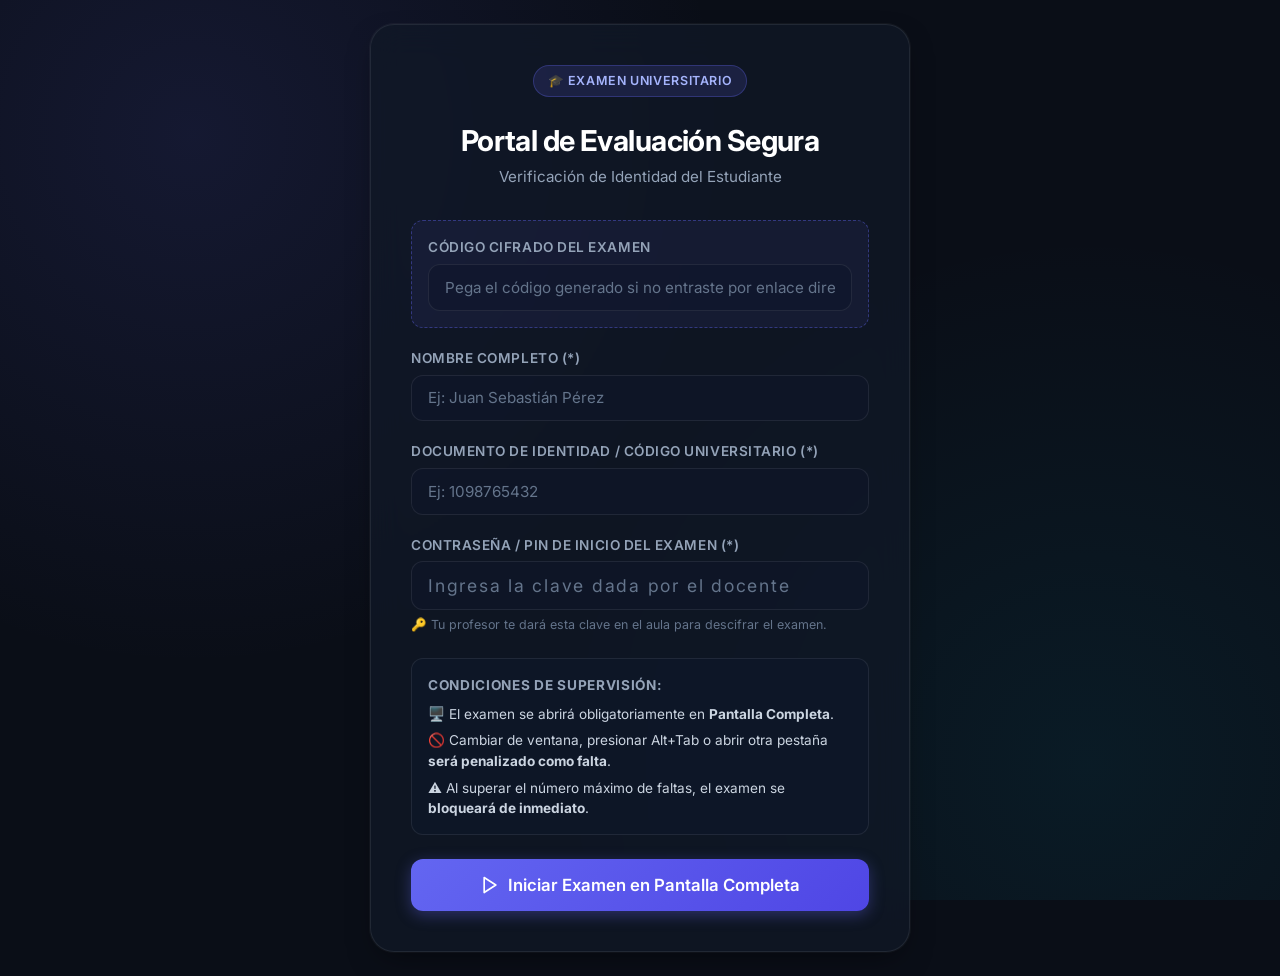
==== index.html @ 82f9b588 "fix: llamada estandar pura a requestFullscreen y comprobacion estricta de fullscreenElement" ====
<!DOCTYPE html>
<html lang="es">
<head>
  <meta charset="UTF-8">
  <meta name="viewport" content="width=device-width, initial-scale=1.0">
  <meta http-equiv="Cache-Control" content="no-cache, no-store, must-revalidate">
  <meta http-equiv="Pragma" content="no-cache">
  <meta http-equiv="Expires" content="0">
  <title>Portal de Examen Seguro | Modo Supervisado</title>
  <link rel="icon" href="data:image/svg+xml,<svg xmlns='http://www.w3.org/2000/svg' viewBox='0 0 24 24'><text y='20' font-size='20'>🛡️</text></svg>">
  <link rel="stylesheet" href="styles.css?v=2">
  <link rel="preconnect" href="https://fonts.googleapis.com">
  <link rel="preconnect" href="https://fonts.gstatic.com" crossorigin>
  <link href="https://fonts.googleapis.com/css2?family=Inter:wght@400;500;600;700;800&display=swap" rel="stylesheet">
</head>
<body>

  <!-- ==========================================
       PANTALLA 1: INGRESO Y VERIFICACIÓN DEL ESTUDIANTE
       ========================================== -->
  <div id="authScreen" class="auth-container">
    <div class="auth-card">
      <div style="text-align: center; margin-bottom: 2rem;">
        <span class="badge" id="examSubjectBadge">🎓 Examen Universitario</span>
        <h1 id="displayExamTitle" style="font-size: 1.8rem; margin: 0.5rem 0 0.25rem;">Portal de Evaluación Segura</h1>
        <p id="displayExamCourse" style="font-size: 0.95rem; color: var(--text-muted);">Verificación de Identidad del Estudiante</p>
      </div>

      <div id="manualPayloadSection" class="form-group hidden" style="background: rgba(99,102,241,0.08); padding: 1rem; border-radius: var(--radius-md); border: 1px dashed rgba(99,102,241,0.4);">
        <label class="form-label" for="manualPayloadInput">Código Cifrado del Examen</label>
        <input type="text" id="manualPayloadInput" class="form-input" placeholder="Pega el código generado si no entraste por enlace directo">
      </div>

      <form id="startExamForm">
        <div class="form-group">
          <label class="form-label" for="studentName">Nombre Completo (*)</label>
          <input type="text" id="studentName" class="form-input" placeholder="Ej: Juan Sebastián Pérez" required autocomplete="name">
        </div>

        <div class="form-group">
          <label class="form-label" for="studentId">Documento de Identidad / Código Universitario (*)</label>
          <input type="text" id="studentId" class="form-input" placeholder="Ej: 1098765432" required>
        </div>

        <div class="form-group">
          <label class="form-label" for="studentPin">Contraseña / PIN de Inicio del Examen (*)</label>
          <input type="password" id="studentPin" class="form-input" placeholder="Ingresa la clave dada por el docente" required style="font-size: 1.1rem; letter-spacing: 0.1em;">
          <div class="form-hint">
            <span>🔑 Tu profesor te dará esta clave en el aula para descifrar el examen.</span>
          </div>
        </div>

        <div style="background: rgba(15, 23, 42, 0.7); border: 1px solid var(--border-color); border-radius: var(--radius-md); padding: 1rem; margin: 1.5rem 0;">
          <h4 style="font-size: 0.85rem; text-transform: uppercase; letter-spacing: 0.05em; color: var(--text-muted); margin-bottom: 0.5rem;">Condiciones de Supervisión:</h4>
          <ul style="list-style: none; font-size: 0.85rem; color: #cbd5e1; display: grid; gap: 0.4rem;">
            <li>🖥️ El examen se abrirá obligatoriamente en <strong>Pantalla Completa</strong>.</li>
            <li>🚫 Cambiar de ventana, presionar Alt+Tab o abrir otra pestaña <strong>será penalizado como falta</strong>.</li>
            <li>⚠️ Al superar el número máximo de faltas, el examen se <strong>bloqueará de inmediato</strong>.</li>
          </ul>
        </div>

        <div id="authError" class="form-hint" style="color: #f87171; font-weight: 600; margin-bottom: 1rem; display: none;"></div>

        <button type="button" id="btnStartExam" class="btn btn-primary btn-block btn-lg">
          <svg width="20" height="20" viewBox="0 0 24 24" fill="none" stroke="currentColor" stroke-width="2" stroke-linecap="round" stroke-linejoin="round"><path d="M5 3l14 9-14 9V3z"></path></svg>
          Iniciar Examen en Pantalla Completa
        </button>
      </form>
    </div>
  </div>

  <!-- ==========================================
       PANTALLA 2: ENTORNO ACTIVO DE EXAMEN (HUD + IFRAME)
       ========================================== -->
  <div id="examScreen" class="exam-layout hidden">
    <!-- Barra Superior de Supervisión (HUD) -->
    <header class="supervision-bar">
      <div class="student-info">
        <div class="avatar-badge" id="avatarInitial">E</div>
        <div class="student-details">
          <h4 id="hudStudentName">Estudiante</h4>
          <span id="hudStudentId">ID: 00000000</span>
        </div>
      </div>

      <div class="hud-center">
        <!-- Temporizador -->
        <div id="timerContainer" class="timer-pill">
          <span>⏱️</span>
          <span id="timerText">--:--</span>
        </div>

        <!-- Semáforo de Faltas -->
        <div class="strikes-pill" title="Historial de infracciones por cambio de ventana">
          <span>Faltas:</span>
          <span id="strikesFraction" style="font-weight: 700; color: #cbd5e1;">0 / 3</span>
          <div id="strikeDots" style="display: flex; gap: 4px; margin-left: 4px;"></div>
        </div>
      </div>

      <div style="display: flex; align-items: center; gap: 0.75rem;">
        <span class="badge success" style="margin-bottom: 0;">
          <span style="width: 8px; height: 8px; border-radius: 50%; background: #10b981; display: inline-block;"></span>
          Supervisión Activa
        </span>
        <button type="button" id="btnHudFullscreen" class="btn btn-primary" style="padding: 0.35rem 0.75rem; font-size: 0.8rem; display: flex; align-items: center; gap: 4px;">
          <span>⛶</span> Pantalla Completa
        </button>
        <button type="button" id="btnFinishExam" class="btn btn-secondary" style="padding: 0.4rem 0.9rem; font-size: 0.85rem;">
          Finalizar
        </button>
      </div>
    </header>

    <!-- Contenedor del Formulario Embebido de Google Forms -->
    <main class="iframe-container" id="iframeWrapper">
      <iframe 
        id="examIframe" 
        class="exam-iframe" 
        src="about:blank"
        allow="accelerometer; autoplay; encrypted-media; gyroscope; picture-in-picture; fullscreen"
      ></iframe>
    </main>
  </div>

  <!-- ==========================================
       PANTALLA: BLOQUEO POR FALTA DE PANTALLA COMPLETA (ENFORCER OBLIGATORIO)
       ========================================== -->
  <div id="fullscreenEnforcerModal" class="fullscreen-enforcer-overlay hidden">
    <div class="fullscreen-enforcer-card">
      <div style="font-size: 4rem; margin-bottom: 0.75rem;">🖥️</div>
      <span class="badge" style="background: rgba(99,102,241,0.2); color: #818cf8; border-color: rgba(99,102,241,0.4); margin-bottom: 0.75rem;">
        Modo Supervisado Activo
      </span>
      <h2 style="font-size: 1.8rem; color: #fff; margin-bottom: 0.5rem;">Pantalla Completa Obligatoria</h2>
      <p style="color: #cbd5e1; font-size: 0.95rem; margin-bottom: 1.5rem; line-height: 1.6;">
        Para presentar tu examen y mantener la supervisión antifraude, este sistema <strong>exige estar en Pantalla Completa</strong>.<br>
        Las preguntas permanecerán bloqueadas y ocultas hasta que actives la pantalla completa.
      </p>

      <button type="button" id="btnForceFullscreenNow" class="btn btn-primary btn-lg btn-block" style="font-size: 1.05rem; padding: 0.85rem 1.5rem; display: flex; align-items: center; justify-content: center; gap: 0.5rem;">
        <svg width="22" height="22" viewBox="0 0 24 24" fill="none" stroke="currentColor" stroke-width="2" stroke-linecap="round" stroke-linejoin="round">
          <path d="M8 3H5a2 2 0 0 0-2 2v3m18 0V5a2 2 0 0 0-2-2h-3m0 18h3a2 2 0 0 0 2-2v-3M3 16v3a2 2 0 0 0 2 2h3"></path>
        </svg>
        Entrar a Pantalla Completa para Continuar
      </button>

      <p class="form-hint" style="text-align: center; justify-content: center; margin-top: 1rem; color: #94a3b8;">
        💡 Recuerda: si sales de pantalla completa durante el examen, se registrará una falta automática.
      </p>
    </div>
  </div>

  <!-- ==========================================
       PANTALLA 3: ALERTA ROJA POR INFRACCIÓN (MODAL DE ADVERTENCIA)
       ========================================== -->
  <div id="lockdownModal" class="lockdown-overlay hidden">
    <div class="lockdown-card">
      <div class="alarm-icon">⚠️</div>
      <h2 style="font-size: 1.8rem; color: #f87171; margin-bottom: 0.5rem;">¡Infracción Detectada!</h2>
      <p style="color: #fca5a5; font-size: 1rem;">
        Has intentado cambiar de ventana, presionar teclas de navegación o salir de la pantalla completa.
      </p>

      <div class="strike-notice">
        <div style="display: flex; justify-content: space-between; font-weight: bold; margin-bottom: 0.25rem;">
          <span id="strikeModalBadge" style="color: #ef4444;">Falta acumulada: 1</span>
          <span id="strikeModalLimit" style="color: #cbd5e1;">Límite permitido: 3</span>
        </div>
        <div id="lastInfractionReason" style="font-size: 0.85rem; color: #fecaca; margin-bottom: 0.5rem;"></div>
        <div style="font-size: 0.75rem; color: #94a3b8;">Historial de incidentes:</div>
        <ul id="incidentLogList" class="event-list"></ul>
      </div>

      <p style="font-size: 0.85rem; color: #e2e8f0; margin-bottom: 1.5rem;">
        Para continuar con el examen, debes regresar inmediatamente a <strong>Pantalla Completa</strong>. Si alcanzas el límite de faltas, el examen será <strong>anulado automáticamente</strong>.
      </p>

      <button type="button" id="btnResumeExam" class="btn btn-danger btn-lg btn-block">
        Reanudar y Volver a Pantalla Completa
      </button>
    </div>
  </div>

  <!-- ==========================================
       PANTALLA 4: BLOQUEO DEFINITIVO POR LÍMITE DE FALTAS
       ========================================== -->
  <div id="permanentLockModal" class="permanent-lock-overlay hidden">
    <div class="permanent-lock-card">
      <div style="font-size: 4.5rem; margin-bottom: 0.5rem;">🚫</div>
      <h2 style="font-size: 2.1rem; color: #ef4444; margin-bottom: 0.5rem;">Examen Bloqueado y Anulado</h2>
      <p style="color: #fca5a5; font-size: 1.05rem;">
        Se ha superado el número máximo de faltas permitidas por intento de cambio de pantalla o abandono del examen.
      </p>

      <div class="audit-box">
        <div style="font-weight: bold; color: #fff; margin-bottom: 0.5rem; border-bottom: 1px solid #450a0a; padding-bottom: 0.3rem;">
          Registro Oficial de Infracciones:
        </div>
        <div id="auditStudentInfo" style="margin-bottom: 0.5rem; color: #cbd5e1;"></div>
        <div id="auditEventsList"></div>
        <div style="margin-top: 0.75rem; padding-top: 0.5rem; border-top: 1px dashed #450a0a; font-size: 0.75rem; color: #a1a1aa;">
          Código de Verificación Antifraude: <span id="auditSecurityHash" style="color: #f87171; word-break: break-all;"></span>
        </div>
      </div>

      <p style="font-size: 0.9rem; color: #e2e8f0;">
        ⚠️ El acceso a las preguntas ha sido revocado. Llama inmediatamente a tu profesor y muéstrale esta pantalla para registrar el informe.
      </p>
    </div>
  </div>

  <!-- ==========================================
       PANTALLA 5: EXAMEN COMPLETADO CON ÉXITO
       ========================================== -->
  <div id="finishedModal" class="auth-container hidden">
    <div class="auth-card" style="text-align: center;">
      <div style="font-size: 4rem; color: var(--success); margin-bottom: 1rem;">✅</div>
      <span class="badge success">Evaluación Finalizada</span>
      <h2 style="font-size: 1.8rem; margin: 0.5rem 0;">¡Examen Concluido!</h2>
      <p style="margin-bottom: 1.5rem;">
        Tu sesión ha finalizado. Si enviaste tus respuestas en el formulario de Google Forms, tu docente ya tiene tu entrega registrada.
      </p>

      <div style="background: rgba(15, 23, 42, 0.7); border: 1px solid var(--border-color); border-radius: var(--radius-md); padding: 1.25rem; margin-bottom: 1.5rem; text-align: left; font-size: 0.9rem;">
        <div style="margin-bottom: 0.4rem;"><strong>Estudiante:</strong> <span id="summaryStudentName"></span></div>
        <div style="margin-bottom: 0.4rem;"><strong>Documento / Código:</strong> <span id="summaryStudentId"></span></div>
        <div style="margin-bottom: 0.4rem;"><strong>Faltas registradas:</strong> <span id="summaryStrikes" style="font-weight: bold; color: var(--success);">0 infracciones (Excelente)</span></div>
      </div>

      <p class="form-hint" style="text-align: center; justify-content: center;">
        Ya puedes cerrar el navegador con seguridad.
      </p>
    </div>
  </div>

  <script src="crypto.js?v=2"></script>
  <script>
    /* ===================================================
       CONTROLADOR DEL PORTAL DE EXAMEN SEGURO
       =================================================== */

    // Estado global de la sesión
    const ExamState = {
      payload: null,
      config: null,
      studentName: '',
      studentId: '',
      strikes: 0,
      maxStrikes: 3,
      incidentLog: [],
      timerInterval: null,
      timeRemainingSecs: 0,
      isExamActive: false,
      isLockdownActive: false,
      isPermanentlyLocked: false,
      audioCtx: null
    };

    // Sintetizador de alerta sonora de alta frecuencia (Web Audio API nativa sin archivos externos)
    function playSecurityAlarm() {
      try {
        if (!ExamState.audioCtx) {
          ExamState.audioCtx = new (window.AudioContext || window.webkitAudioContext)();
        }
        if (ExamState.audioCtx.state === 'suspended') {
          ExamState.audioCtx.resume();
        }
        
        const now = ExamState.audioCtx.currentTime;
        const osc = ExamState.audioCtx.createOscillator();
        const gain = ExamState.audioCtx.createGain();
        
        osc.type = 'sawtooth';
        // Frecuencia alternada de sirena
        osc.frequency.setValueAtTime(850, now);
        osc.frequency.exponentialRampToValueAtTime(450, now + 0.15);
        osc.frequency.exponentialRampToValueAtTime(850, now + 0.3);
        
        gain.gain.setValueAtTime(0.3, now);
        gain.gain.exponentialRampToValueAtTime(0.01, now + 0.4);
        
        osc.connect(gain);
        gain.connect(ExamState.audioCtx.destination);
        
        osc.start(now);
        osc.stop(now + 0.45);
      } catch (e) {
        console.warn('Audio feedback error', e);
      }
    }

    // Inicialización al cargar la página: buscar payload en la URL (#exam=...) o pre-cargado
    function initPayload() {
      let payload = null;

      // 1. Verificar si fue inyectado en un archivo exportado
      if (window.__PRELOADED_EXAM_PAYLOAD__) {
        payload = window.__PRELOADED_EXAM_PAYLOAD__;
      }

      // 2. Verificar hash en la URL (#exam=... o #data=...)
      if (!payload && window.location.hash) {
        const hash = window.location.hash.substring(1);
        const match = hash.match(/(?:exam|data)=([^&]+)/);
        if (match && match[1]) {
          payload = match[1];
        } else if (hash.length > 20) {
          payload = hash;
        }
      }

      if (payload) {
        ExamState.payload = payload;
        document.getElementById('manualPayloadSection').classList.add('hidden');
      } else {
        // Permitir ingresar el payload manualmente si abrieron la página sin enlace
        document.getElementById('manualPayloadSection').classList.remove('hidden');
      }
    }

    // Helper universal para solicitar pantalla completa
    function requestBrowserFullscreen() {
      const docEl = document.documentElement;
      if (docEl.requestFullscreen) {
        return docEl.requestFullscreen();
      } else if (docEl.webkitRequestFullscreen) {
        return docEl.webkitRequestFullscreen();
      } else if (docEl.mozRequestFullScreen) {
        return docEl.mozRequestFullScreen();
      } else if (docEl.msRequestFullscreen) {
        return docEl.msRequestFullscreen();
      }
      return Promise.reject(new Error('Fullscreen no compatible con este navegador'));
    }

    // Comprobar estrictamente si el documento está en pantalla completa activa
    function isBrowserFullscreen() {
      return !!(
        document.fullscreenElement ||
        document.webkitFullscreenElement ||
        document.mozFullScreenElement ||
        document.msFullscreenElement
      );
    }

    // Botón en la barra superior (HUD) para activar pantalla completa en cualquier momento
    document.getElementById('btnHudFullscreen').addEventListener('click', async () => {
      try {
        await requestBrowserFullscreen();
      } catch (e) {
        console.warn('Error fullscreen HUD:', e);
      }
    });

    // Manejador único del botón Iniciar Examen (100% directo al clic del usuario)
    document.getElementById('btnStartExam').addEventListener('click', async () => {
      const errorDiv = document.getElementById('authError');
      errorDiv.style.display = 'none';

      // Tomar payload de input si no estaba en la URL
      if (!ExamState.payload) {
        ExamState.payload = document.getElementById('manualPayloadInput').value.trim();
        if (!ExamState.payload) {
          errorDiv.innerText = 'No se encontró la configuración del examen. Pega el código de examen.';
          errorDiv.style.display = 'block';
          return;
        }
      }

      const name = document.getElementById('studentName').value.trim();
      const id = document.getElementById('studentId').value.trim();
      const pin = document.getElementById('studentPin').value.trim();

      if (!name || !id || !pin) {
        errorDiv.innerText = 'Por favor completa todos los campos requeridos.';
        errorDiv.style.display = 'block';
        return;
      }

      // 1. SOLICITAR PANTALLA COMPLETA DIRECTA (Primerísima acción en el clic directo)
      try {
        await requestBrowserFullscreen();
      } catch (fsErr) {
        console.warn('Fullscreen diferido:', fsErr);
      }

      // 2. Activar Keyboard Lock API si está disponible
      if (navigator.keyboard && navigator.keyboard.lock) {
        navigator.keyboard.lock(['Escape', 'Tab', 'AltLeft', 'AltRight', 'MetaLeft', 'MetaRight']).catch(() => {});
      }

      const btn = document.getElementById('btnStartExam');
      btn.innerText = 'Verificando y descifrando...';

      try {
        // Descifrado con AES-GCM usando el PIN como clave
        const config = await ExamCrypto.decryptData(ExamState.payload, pin);
        
        ExamState.config = {
          url: config.u || config.url,
          title: config.t || config.title,
          course: config.c || config.course,
          instructions: config.i || config.instructions,
          duration: config.d !== undefined ? config.d : config.duration,
          strikes: config.s !== undefined ? config.s : (config.strikes || 3)
        };
        ExamState.studentName = name;
        ExamState.studentId = id;
        ExamState.maxStrikes = ExamState.config.strikes;

        // Iniciar sesión de examen
        await launchExamSession();
      } catch (err) {
        console.error(err);
        if (isBrowserFullscreen()) {
          document.exitFullscreen().catch(() => {});
        }
        btn.innerHTML = `<svg width="20" height="20" viewBox="0 0 24 24" fill="none" stroke="currentColor" stroke-width="2" stroke-linecap="round" stroke-linejoin="round"><path d="M5 3l14 9-14 9V3z"></path></svg> Iniciar Examen en Pantalla Completa`;
        errorDiv.innerText = 'Contraseña o PIN incorrecto. Por favor solicita la clave al profesor.';
        errorDiv.style.display = 'block';
      }
    });

    // Permitir pulsar Enter en los inputs para activar el botón
    ['studentName', 'studentId', 'studentPin'].forEach(id => {
      const el = document.getElementById(id);
      if (el) {
        el.addEventListener('keydown', (e) => {
          if (e.key === 'Enter') {
            e.preventDefault();
            document.getElementById('btnStartExam').click();
          }
        });
      }
    });

    // Iniciar la sesión de examen en pantalla completa
    async function launchExamSession() {
      // 1. Activar Keyboard Lock API si el navegador (Chrome/Edge) lo permite
      if (navigator.keyboard && navigator.keyboard.lock) {
        try {
          await navigator.keyboard.lock(['Escape', 'Tab', 'AltLeft', 'AltRight', 'MetaLeft', 'MetaRight']);
        } catch (kErr) {
          console.log('Keyboard lock denegado o no disponible:', kErr);
        }
      }

      // 2. Actualizar interfaz del HUD
      document.getElementById('hudStudentName').innerText = ExamState.studentName;
      document.getElementById('hudStudentId').innerText = `ID: ${ExamState.studentId}`;
      document.getElementById('avatarInitial').innerText = ExamState.studentName.charAt(0).toUpperCase();

      renderStrikeDots();

      // 3. Configurar temporizador si existe
      if (ExamState.config.duration && ExamState.config.duration > 0) {
        ExamState.timeRemainingSecs = ExamState.config.duration * 60;
        startCountdown();
      } else {
        document.getElementById('timerText').innerText = 'Ilimitado';
      }

      // 4. Cargar el Google Form en el iframe seguro
      const iframe = document.getElementById('examIframe');
      iframe.src = ExamState.config.url;

      // 5. Cambiar a pantalla de examen
      document.getElementById('authScreen').classList.add('hidden');
      document.getElementById('examScreen').classList.remove('hidden');
      ExamState.isExamActive = true;

      // 6. FORZAR PANTALLA COMPLETA:
      const wrapper = document.getElementById('iframeWrapper');
      if (!isBrowserFullscreen()) {
        if (wrapper) wrapper.style.visibility = 'hidden';
        document.getElementById('fullscreenEnforcerModal').classList.remove('hidden');
      } else {
        if (wrapper) wrapper.style.visibility = 'visible';
        document.getElementById('fullscreenEnforcerModal').classList.add('hidden');
      }

      // 7. Activar motor de supervisión continua
      enableSupervisionEngine();
    }

    // Dibujar semáforo de faltas
    function renderStrikeDots() {
      const container = document.getElementById('strikeDots');
      container.innerHTML = '';
      document.getElementById('strikesFraction').innerText = `${ExamState.strikes} / ${ExamState.maxStrikes}`;

      for (let i = 0; i < ExamState.maxStrikes; i++) {
        const dot = document.createElement('div');
        dot.className = 'strike-dot' + (i < ExamState.strikes ? ' active' : '');
        container.appendChild(dot);
      }
    }

    // Temporizador
    function startCountdown() {
      const timerText = document.getElementById('timerText');
      const timerPill = document.getElementById('timerContainer');

      function updateClock() {
        if (ExamState.timeRemainingSecs <= 0) {
          clearInterval(ExamState.timerInterval);
          timerText.innerText = '00:00';
          alert('⏰ El tiempo del examen ha terminado. Por favor envía tus respuestas en el formulario.');
          return;
        }

        const mins = Math.floor(ExamState.timeRemainingSecs / 60);
        const secs = ExamState.timeRemainingSecs % 60;
        timerText.innerText = `${mins.toString().padStart(2, '0')}:${secs.toString().padStart(2, '0')}`;

        if (ExamState.timeRemainingSecs <= 300) { // Menos de 5 mins
          timerPill.classList.add('urgent');
        }

        ExamState.timeRemainingSecs--;
      }

      updateClock();
      ExamState.timerInterval = setInterval(updateClock, 1000);
    }

    /* ===================================================
       MOTOR DE SUPERVISIÓN Y DETECCIÓN ANTI-TRAMPAS
       =================================================== */
    let isAltPressed = false;

    function enableSupervisionEngine() {
      // 1. Detección de salida de Pantalla Completa
      document.addEventListener('fullscreenchange', handleFullscreenChange);
      document.addEventListener('webkitfullscreenchange', handleFullscreenChange);

      // 2. Detección inmediata de cambio de pestaña o minimizado (Page Visibility API)
      document.addEventListener('visibilitychange', () => {
        if (document.hidden && ExamState.isExamActive && !ExamState.isPermanentlyLocked) {
          // Ocultar preguntas al instante
          const wrapper = document.getElementById('iframeWrapper');
          if (wrapper) wrapper.style.visibility = 'hidden';
          triggerSecurityInfraction('Cambio de pestaña o navegador minimizado detectado');
        }
      });

      // 3. Detección instantánea de pérdida de foco (Alt+Tab, clic fuera, Windows Key)
      window.addEventListener('blur', () => {
        if (!ExamState.isExamActive || ExamState.isPermanentlyLocked || ExamState.isLockdownActive) return;
        
        // Comprobación rápida para no interferir con la interacción dentro del formulario
        setTimeout(() => {
          const activeEl = document.activeElement;
          const iframe = document.getElementById('examIframe');
          if (activeEl === iframe) {
            // El usuario hizo clic legítimo dentro de las preguntas del formulario
            return;
          }
          if (!document.hasFocus()) {
            // Ocultar preguntas al instante para que no puedan verse
            const wrapper = document.getElementById('iframeWrapper');
            if (wrapper) wrapper.style.visibility = 'hidden';

            const reason = isAltPressed 
              ? 'Intento de cambio de ventana con Alt + Tab detectado' 
              : 'Pérdida de foco del examen (clic fuera o cambio de aplicación)';
            triggerSecurityInfraction(reason);
          }
        }, 50);
      });

      // 4. Bloqueo de atajos de teclado y rastreo de tecla Alt
      window.addEventListener('keydown', (e) => {
        if (e.key === 'Alt') {
          isAltPressed = true;
        }

        if (!ExamState.isExamActive) return;

        // Si intentan Alt + Tab o Alt + Flecha
        if (e.altKey && e.key === 'Tab') {
          e.preventDefault();
          const wrapper = document.getElementById('iframeWrapper');
          if (wrapper) wrapper.style.visibility = 'hidden';
          triggerSecurityInfraction('Combinación Alt + Tab detectada');
          return;
        }

        // F12 (DevTools)
        if (e.key === 'F12') {
          e.preventDefault();
          e.stopPropagation();
          triggerSecurityInfraction('Intento de abrir herramientas de desarrollo (F12)');
          return;
        }

        // Ctrl+Shift+I / Ctrl+Shift+J / Ctrl+Shift+C (DevTools)
        if (e.ctrlKey && e.shiftKey && ['I', 'i', 'J', 'j', 'C', 'c'].includes(e.key)) {
          e.preventDefault();
          e.stopPropagation();
          triggerSecurityInfraction('Atajo de inspección bloqueado');
          return;
        }

        // Ctrl+U (Ver código fuente)
        if (e.ctrlKey && ['u', 'U'].includes(e.key)) {
          e.preventDefault();
          e.stopPropagation();
          return;
        }

        // Ctrl+C, Ctrl+V, Ctrl+P (Copiar, Pegar, Imprimir)
        if (e.ctrlKey && ['c', 'C', 'v', 'V', 'p', 'P'].includes(e.key)) {
          e.preventDefault();
          e.stopPropagation();
          return;
        }

        // Alt + Flecha (Atrás/Adelante de navegador)
        if (e.altKey && ['ArrowLeft', 'ArrowRight'].includes(e.key)) {
          e.preventDefault();
          return;
        }
      }, true);

      window.addEventListener('keyup', (e) => {
        if (e.key === 'Alt') {
          isAltPressed = false;
        }
      }, true);

      // 5. Bloqueo de Clic Derecho (Menú contextual)
      document.addEventListener('contextmenu', (e) => {
        if (ExamState.isExamActive) {
          e.preventDefault();
        }
      });

      // 6. Watchdog de Pantalla Completa Activa (Comprobación continua cada 400ms)
      // Garantiza que es técnicamente imposible ver las preguntas si no se está en fullscreen
      setInterval(() => {
        if (ExamState.isExamActive && !ExamState.isPermanentlyLocked) {
          if (!isBrowserFullscreen()) {
            const wrapper = document.getElementById('iframeWrapper');
            if (wrapper && wrapper.style.visibility !== 'hidden') {
              wrapper.style.visibility = 'hidden';
            }
            if (!ExamState.isLockdownActive) {
              const enforcer = document.getElementById('fullscreenEnforcerModal');
              if (enforcer && enforcer.classList.contains('hidden')) {
                enforcer.classList.remove('hidden');
              }
            }
          }
        }
      }, 400);
    }

    // Manejador del cambio de estado de pantalla completa
    function handleFullscreenChange() {
      const isFull = isBrowserFullscreen();
      
      if (isFull) {
        // Entró en modo pantalla completa
        if (ExamState.isExamActive && !ExamState.isLockdownActive && !ExamState.isPermanentlyLocked) {
          document.getElementById('fullscreenEnforcerModal').classList.add('hidden');
          const wrapper = document.getElementById('iframeWrapper');
          if (wrapper) wrapper.style.visibility = 'visible';
        }
        if (navigator.keyboard && navigator.keyboard.lock) {
          navigator.keyboard.lock(['Escape', 'Tab', 'AltLeft', 'AltRight', 'MetaLeft', 'MetaRight']).catch(() => {});
        }
      } else {
        // Salió de pantalla completa
        if (ExamState.isExamActive && !ExamState.isPermanentlyLocked) {
          const wrapper = document.getElementById('iframeWrapper');
          if (wrapper) wrapper.style.visibility = 'hidden';
          triggerSecurityInfraction('Salida del modo de Pantalla Completa (Esc o F11)');
        }
      }
    }

    // Botón del Enforcer para forzar pantalla completa
    document.getElementById('btnForceFullscreenNow').addEventListener('click', async () => {
      try {
        await requestBrowserFullscreen();
        if (navigator.keyboard && navigator.keyboard.lock) {
          navigator.keyboard.lock(['Escape', 'Tab', 'AltLeft', 'AltRight', 'MetaLeft', 'MetaRight']).catch(() => {});
        }
      } catch (err) {
        console.warn('Error al activar pantalla completa:', err);
        alert('Debes permitir el modo de Pantalla Completa en tu navegador para realizar el examen.');
      }
    });

    // Disparador de Infracción de Seguridad
    function triggerSecurityInfraction(reason) {
      if (!ExamState.isExamActive || ExamState.isPermanentlyLocked) return;

      ExamState.strikes++;
      const timeStr = new Date().toLocaleTimeString();
      const entry = `[${timeStr}] ${reason}`;
      ExamState.incidentLog.push(entry);

      // Emitir alarma sonora
      playSecurityAlarm();

      renderStrikeDots();

      // ¿Superó el límite de faltas?
      if (ExamState.strikes >= ExamState.maxStrikes) {
        executePermanentLockout();
      } else {
        showLockdownModal(reason);
      }
    }

    // Mostrar modal temporal de advertencia roja
    function showLockdownModal(reason) {
      ExamState.isLockdownActive = true;
      
      // Ocultar inmediatamente las preguntas
      const wrapper = document.getElementById('iframeWrapper');
      if (wrapper) wrapper.style.visibility = 'hidden';

      document.getElementById('lastInfractionReason').innerText = `Motivo: ${reason}`;
      document.getElementById('strikeModalBadge').innerText = `Falta acumulada: ${ExamState.strikes}`;
      document.getElementById('strikeModalLimit').innerText = `Límite permitido: ${ExamState.maxStrikes}`;

      const listEl = document.getElementById('incidentLogList');
      listEl.innerHTML = '';
      ExamState.incidentLog.forEach(log => {
        const li = document.createElement('li');
        li.innerText = log;
        listEl.appendChild(li);
      });

      document.getElementById('lockdownModal').classList.remove('hidden');
    }

    // Botón para reanudar el examen tras una advertencia
    document.getElementById('btnResumeExam').addEventListener('click', async () => {
      try {
        await requestBrowserFullscreen();
      } catch (err) {
        console.warn('Re-enter fullscreen error:', err);
      }

      setTimeout(() => {
        if (isBrowserFullscreen()) {
          const wrapper = document.getElementById('iframeWrapper');
          if (wrapper) wrapper.style.visibility = 'visible';
          document.getElementById('lockdownModal').classList.add('hidden');
          ExamState.isLockdownActive = false;
        } else {
          // Si el navegador aún no restauró pantalla completa, mostrar el modal de pantalla completa obligatoria
          document.getElementById('lockdownModal').classList.add('hidden');
          ExamState.isLockdownActive = false;
          document.getElementById('fullscreenEnforcerModal').classList.remove('hidden');
        }
      }, 150);
    });

    // Bloqueo definitivo e irrevocable (3 Strikes o límite superado)
    async function executePermanentLockout() {
      ExamState.isPermanentlyLocked = true;
      ExamState.isExamActive = false;

      // Ocultar modal temporal si estaba abierto
      document.getElementById('lockdownModal').classList.add('hidden');

      // Destruir el iframe de Google Forms para que no sigan contestando
      const iframe = document.getElementById('examIframe');
      iframe.src = 'about:blank';
      iframe.remove();

      // Detener temporizador
      if (ExamState.timerInterval) {
        clearInterval(ExamState.timerInterval);
      }

      // Preparar informe de auditoría
      document.getElementById('auditStudentInfo').innerHTML = `
        <strong>Alumno:</strong> ${ExamState.studentName} | <strong>ID:</strong> ${ExamState.studentId}<br>
        <strong>Total de Infracciones:</strong> ${ExamState.strikes} de ${ExamState.maxStrikes}
      `;

      const auditEvents = document.getElementById('auditEventsList');
      auditEvents.innerHTML = '';
      ExamState.incidentLog.forEach(log => {
        const div = document.createElement('div');
        div.innerText = log;
        auditEvents.appendChild(div);
      });

      // Generar Hash criptográfico de verificación antifraude
      const rawReport = `${ExamState.studentId}-${ExamState.studentName}-${ExamState.strikes}-${ExamState.incidentLog.join('|')}`;
      const encoder = new TextEncoder();
      const hashBuffer = await window.crypto.subtle.digest('SHA-256', encoder.encode(rawReport));
      const hashArray = Array.from(new Uint8Array(hashBuffer));
      const hashHex = hashArray.map(b => b.toString(16).padStart(2, '0')).join('');
      document.getElementById('auditSecurityHash').innerText = hashHex.substring(0, 32).toUpperCase();

      // Mostrar pantalla de expulsión definitiva
      document.getElementById('permanentLockModal').classList.remove('hidden');
    }

    // Botón de finalización voluntaria del examen
    document.getElementById('btnFinishExam').addEventListener('click', () => {
      const confirmFinish = confirm('¿Estás seguro de que ya hiciste clic en "ENVIAR" dentro del formulario de Google Forms y deseas salir del examen?');
      if (confirmFinish) {
        ExamState.isExamActive = false;
        if (ExamState.timerInterval) clearInterval(ExamState.timerInterval);

        // Salir de pantalla completa si está activa
        if (document.fullscreenElement) {
          document.exitFullscreen().catch(() => {});
        }

        // Ocultar examen y mostrar pantalla de finalización
        document.getElementById('examScreen').classList.add('hidden');
        document.getElementById('summaryStudentName').innerText = ExamState.studentName;
        document.getElementById('summaryStudentId').innerText = ExamState.studentId;

        const strikesEl = document.getElementById('summaryStrikes');
        if (ExamState.strikes === 0) {
          strikesEl.innerText = '0 infracciones (Excelente conducta)';
          strikesEl.style.color = 'var(--success)';
        } else {
          strikesEl.innerText = `${ExamState.strikes} infracciones registradas`;
          strikesEl.style.color = 'var(--warning)';
        }

        document.getElementById('finishedModal').classList.remove('hidden');
      }
    });

    // Inicializar al cargar
    window.addEventListener('DOMContentLoaded', () => {
      initPayload();
    });
  </script>
</body>
</html>
---- styles.css ----
/* ===================================================
   SISTEMA DE EXÁMENES SEGURO - ESTILOS PRINCIPALES
   Diseño Moderno, Glassmorphism, Dark Slate & Indigo
   =================================================== */

:root {
  --bg-main: #0a0e17;
  --bg-card: rgba(17, 24, 39, 0.75);
  --bg-card-hover: rgba(30, 41, 59, 0.85);
  --bg-glass: rgba(15, 23, 42, 0.65);
  --border-color: rgba(255, 255, 255, 0.08);
  --border-focus: #6366f1;
  
  --primary: #6366f1;
  --primary-hover: #4f46e5;
  --primary-light: rgba(99, 102, 241, 0.15);
  --primary-glow: rgba(99, 102, 241, 0.35);

  --accent: #06b6d4;
  --accent-glow: rgba(6, 182, 212, 0.3);

  --success: #10b981;
  --success-bg: rgba(16, 185, 129, 0.12);
  --warning: #f59e0b;
  --warning-bg: rgba(245, 158, 11, 0.12);
  --danger: #ef4444;
  --danger-bg: rgba(239, 68, 68, 0.15);
  --danger-glow: rgba(239, 68, 68, 0.4);

  --text-main: #f8fafc;
  --text-muted: #94a3b8;
  --text-subtle: #64748b;

  --radius-sm: 8px;
  --radius-md: 12px;
  --radius-lg: 18px;
  --radius-xl: 24px;
  --font-sans: 'Inter', system-ui, -apple-system, BlinkMacSystemFont, 'Segoe UI', Roboto, sans-serif;
  --shadow-card: 0 12px 30px -10px rgba(0, 0, 0, 0.5), 0 0 1px 1px rgba(255, 255, 255, 0.05);
  --transition-fast: 0.15s ease;
  --transition-smooth: 0.25s cubic-bezier(0.16, 1, 0.3, 1);
}

*, *::before, *::after {
  box-sizing: border-box;
  margin: 0;
  padding: 0;
}

body {
  font-family: var(--font-sans);
  background-color: var(--bg-main);
  color: var(--text-main);
  line-height: 1.5;
  min-height: 100vh;
  overflow-x: hidden;
  background-image: 
    radial-gradient(circle at 15% 15%, rgba(99, 102, 241, 0.12) 0%, transparent 40%),
    radial-gradient(circle at 85% 85%, rgba(6, 182, 212, 0.08) 0%, transparent 40%);
  background-attachment: fixed;
}

/* ===================================================
   TIPOGRAFÍA Y ELEMENTOS BASE
   =================================================== */
h1, h2, h3, h4 {
  font-weight: 700;
  letter-spacing: -0.02em;
  color: #fff;
}

p {
  color: var(--text-muted);
}

a {
  color: var(--primary);
  text-decoration: none;
  transition: color var(--transition-fast);
}

a:hover {
  color: #818cf8;
}

/* ===================================================
   LAYOUTS & CONTENEDORES
   =================================================== */
.admin-container {
  max-width: 1080px;
  margin: 0 auto;
  padding: 2.5rem 1.5rem 4rem;
}

.auth-container {
  min-height: 100vh;
  display: flex;
  align-items: center;
  justify-content: center;
  padding: 1.5rem;
}

.auth-card {
  width: 100%;
  max-width: 540px;
  background: var(--bg-card);
  backdrop-filter: blur(16px);
  -webkit-backdrop-filter: blur(16px);
  border: 1px solid var(--border-color);
  border-radius: var(--radius-xl);
  padding: 2.5rem;
  box-shadow: var(--shadow-card);
  animation: fadeIn 0.4s ease-out;
}

/* ===================================================
   CABECERA Y TÍTULOS
   =================================================== */
.page-header {
  text-align: center;
  margin-bottom: 2.5rem;
}

.badge {
  display: inline-flex;
  align-items: center;
  gap: 0.4rem;
  padding: 0.35rem 0.85rem;
  border-radius: 9999px;
  font-size: 0.78rem;
  font-weight: 600;
  text-transform: uppercase;
  letter-spacing: 0.05em;
  background: var(--primary-light);
  color: #a5b4fc;
  border: 1px solid rgba(99, 102, 241, 0.3);
  margin-bottom: 0.85rem;
}

.badge.danger {
  background: var(--danger-bg);
  color: #fca5a5;
  border-color: rgba(239, 68, 68, 0.3);
}

.badge.success {
  background: var(--success-bg);
  color: #86efac;
  border-color: rgba(16, 185, 129, 0.3);
}

.badge.warning {
  background: var(--warning-bg);
  color: #fde68a;
  border-color: rgba(245, 158, 11, 0.3);
}

.page-title {
  font-size: 2.25rem;
  margin-bottom: 0.5rem;
  background: linear-gradient(135deg, #ffffff 40%, #a5b4fc 100%);
  -webkit-background-clip: text;
  -webkit-text-fill-color: transparent;
}

.page-subtitle {
  font-size: 1rem;
  color: var(--text-muted);
}

/* ===================================================
   TARJETAS Y SECCIONES
   =================================================== */
.glass-panel {
  background: var(--bg-card);
  backdrop-filter: blur(14px);
  -webkit-backdrop-filter: blur(14px);
  border: 1px solid var(--border-color);
  border-radius: var(--radius-lg);
  padding: 1.75rem;
  box-shadow: var(--shadow-card);
  margin-bottom: 1.75rem;
  transition: border-color var(--transition-smooth);
}

.glass-panel:hover {
  border-color: rgba(255, 255, 255, 0.14);
}

.panel-header {
  display: flex;
  align-items: center;
  gap: 0.75rem;
  margin-bottom: 1.5rem;
  padding-bottom: 0.85rem;
  border-bottom: 1px solid var(--border-color);
}

.panel-icon {
  width: 36px;
  height: 36px;
  border-radius: var(--radius-md);
  background: var(--primary-light);
  color: var(--primary);
  display: flex;
  align-items: center;
  justify-content: center;
  font-size: 1.2rem;
}

.panel-title {
  font-size: 1.15rem;
  font-weight: 600;
}

/* Grid de configuración */
.admin-grid {
  display: grid;
  grid-template-columns: 1fr 1fr;
  gap: 1.5rem;
}

@media (max-width: 768px) {
  .admin-grid {
    grid-template-columns: 1fr;
  }
}

/* ===================================================
   FORMULARIOS Y CAMPOS
   =================================================== */
.form-group {
  margin-bottom: 1.25rem;
}

.form-label {
  display: block;
  font-size: 0.85rem;
  font-weight: 600;
  color: var(--text-muted);
  margin-bottom: 0.4rem;
  text-transform: uppercase;
  letter-spacing: 0.04em;
}

.form-input, .form-textarea, .form-select {
  width: 100%;
  padding: 0.8rem 1rem;
  background: rgba(15, 23, 42, 0.6);
  border: 1px solid var(--border-color);
  border-radius: var(--radius-md);
  color: var(--text-main);
  font-family: inherit;
  font-size: 0.95rem;
  outline: none;
  transition: border-color var(--transition-fast), box-shadow var(--transition-fast), background var(--transition-fast);
}

.form-input:focus, .form-textarea:focus, .form-select:focus {
  border-color: var(--border-focus);
  background: rgba(15, 23, 42, 0.85);
  box-shadow: 0 0 0 3px var(--primary-light);
}

.form-input::placeholder, .form-textarea::placeholder {
  color: var(--text-subtle);
}

.form-hint {
  font-size: 0.78rem;
  color: var(--text-subtle);
  margin-top: 0.35rem;
  display: flex;
  align-items: center;
  gap: 0.3rem;
}

/* ===================================================
   BOTONES
   =================================================== */
.btn {
  display: inline-flex;
  align-items: center;
  justify-content: center;
  gap: 0.5rem;
  padding: 0.8rem 1.5rem;
  font-family: inherit;
  font-size: 0.95rem;
  font-weight: 600;
  border-radius: var(--radius-md);
  border: none;
  cursor: pointer;
  transition: all var(--transition-smooth);
  text-decoration: none;
  user-select: none;
}

.btn-primary {
  background: linear-gradient(135deg, var(--primary) 0%, #4f46e5 100%);
  color: #fff;
  box-shadow: 0 4px 15px var(--primary-glow);
}

.btn-primary:hover {
  background: linear-gradient(135deg, #7174f8 0%, #4338ca 100%);
  transform: translateY(-1px);
  box-shadow: 0 6px 20px var(--primary-glow);
}

.btn-primary:active {
  transform: translateY(0);
}

.btn-secondary {
  background: rgba(255, 255, 255, 0.06);
  color: var(--text-main);
  border: 1px solid var(--border-color);
}

.btn-secondary:hover {
  background: rgba(255, 255, 255, 0.12);
  border-color: rgba(255, 255, 255, 0.2);
}

.btn-danger {
  background: var(--danger);
  color: #fff;
  box-shadow: 0 4px 15px var(--danger-glow);
}

.btn-danger:hover {
  background: #dc2626;
  box-shadow: 0 6px 20px var(--danger-glow);
}

.btn-block {
  width: 100%;
}

.btn-lg {
  padding: 1rem 1.75rem;
  font-size: 1.05rem;
}

/* ===================================================
   PANEL RESULTADO / LINK GENERADO
   =================================================== */
.result-card {
  background: linear-gradient(145deg, rgba(30, 41, 59, 0.6) 0%, rgba(15, 23, 42, 0.8) 100%);
  border: 1px solid rgba(99, 102, 241, 0.3);
  border-radius: var(--radius-lg);
  padding: 2rem;
  margin-top: 2rem;
  animation: slideUp 0.35s ease-out;
}

.link-box {
  display: flex;
  gap: 0.5rem;
  background: #090d16;
  padding: 0.5rem;
  border-radius: var(--radius-md);
  border: 1px solid var(--border-color);
  margin: 1rem 0;
}

.link-input {
  flex: 1;
  background: transparent;
  border: none;
  color: #a5b4fc;
  font-family: monospace;
  font-size: 0.85rem;
  padding: 0 0.5rem;
  outline: none;
}

.qr-container {
  display: flex;
  flex-direction: column;
  align-items: center;
  justify-content: center;
  background: #ffffff;
  border-radius: var(--radius-md);
  padding: 1.25rem;
  margin: 1.5rem auto;
  max-width: 240px;
  box-shadow: 0 8px 25px rgba(0, 0, 0, 0.3);
}

.qr-container canvas, .qr-container svg {
  max-width: 100%;
  height: auto;
  display: block;
}

.qr-caption {
  font-size: 0.8rem;
  color: #334155;
  font-weight: 600;
  margin-top: 0.5rem;
  text-align: center;
}

/* ===================================================
   VISTA DEL ESTUDIANTE: HUD SUPERVISIÓN ACTIVA
   =================================================== */
.exam-layout {
  position: fixed;
  inset: 0;
  display: flex;
  flex-direction: column;
  background: #000;
  overflow: hidden;
  user-select: none;
}

.supervision-bar {
  display: flex;
  align-items: center;
  justify-content: space-between;
  padding: 0.6rem 1.5rem;
  background: rgba(15, 23, 42, 0.96);
  backdrop-filter: blur(12px);
  border-bottom: 1px solid var(--border-color);
  z-index: 50;
  flex-shrink: 0;
}

.student-info {
  display: flex;
  align-items: center;
  gap: 0.75rem;
}

.avatar-badge {
  width: 34px;
  height: 34px;
  border-radius: 50%;
  background: var(--primary);
  color: #fff;
  display: flex;
  align-items: center;
  justify-content: center;
  font-weight: bold;
  font-size: 0.9rem;
}

.student-details h4 {
  font-size: 0.95rem;
  line-height: 1.2;
}

.student-details span {
  font-size: 0.75rem;
  color: var(--text-muted);
}

.hud-center {
  display: flex;
  align-items: center;
  gap: 1.25rem;
}

.timer-pill {
  display: flex;
  align-items: center;
  gap: 0.5rem;
  padding: 0.4rem 1rem;
  background: rgba(0, 0, 0, 0.4);
  border-radius: 9999px;
  border: 1px solid var(--border-color);
  font-family: monospace;
  font-size: 1.15rem;
  font-weight: 700;
  color: #fff;
}

.timer-pill.urgent {
  color: #f87171;
  border-color: rgba(239, 68, 68, 0.5);
  animation: pulseTimer 1s infinite alternate;
}

.strikes-pill {
  display: flex;
  align-items: center;
  gap: 0.5rem;
  padding: 0.4rem 0.9rem;
  background: rgba(0, 0, 0, 0.4);
  border-radius: 9999px;
  border: 1px solid var(--border-color);
  font-size: 0.85rem;
  font-weight: 600;
}

.strike-dot {
  width: 10px;
  height: 10px;
  border-radius: 50%;
  background: #334155;
  transition: all var(--transition-fast);
}

.strike-dot.active {
  background: var(--danger);
  box-shadow: 0 0 8px var(--danger-glow);
}

.iframe-container {
  flex: 1;
  position: relative;
  width: 100%;
  height: calc(100vh - 56px);
  background: #ffffff;
}

.exam-iframe {
  width: 100%;
  height: 100%;
  border: none;
  display: block;
}

/* ===================================================
   MODAL DE ALERTA ROJA (SALIDA DE PANTALLA / PERDIDA DE FOCO)
   =================================================== */
.lockdown-overlay {
  position: fixed;
  inset: 0;
  background: rgba(10, 5, 15, 0.96);
  backdrop-filter: blur(20px);
  z-index: 1000;
  display: flex;
  align-items: center;
  justify-content: center;
  padding: 2rem;
  animation: alarmPulse 1.5s infinite alternate;
}

.lockdown-card {
  max-width: 520px;
  width: 100%;
  background: #18080c;
  border: 2px solid var(--danger);
  border-radius: var(--radius-xl);
  padding: 2.5rem;
  text-align: center;
  box-shadow: 0 0 50px var(--danger-glow);
  animation: shake 0.5s ease-in-out;
}

.alarm-icon {
  font-size: 4rem;
  margin-bottom: 1rem;
  display: inline-block;
  animation: bounce 1s infinite alternate;
}

.strike-notice {
  background: rgba(239, 68, 68, 0.15);
  border: 1px solid rgba(239, 68, 68, 0.4);
  border-radius: var(--radius-md);
  padding: 1rem;
  margin: 1.5rem 0;
  font-size: 0.9rem;
  color: #fca5a5;
  text-align: left;
}

.event-list {
  max-height: 120px;
  overflow-y: auto;
  font-family: monospace;
  font-size: 0.78rem;
  color: #f87171;
  margin-top: 0.5rem;
  padding-left: 1rem;
}

/* ===================================================
   PANTALLA DE BLOQUEO DEFINITIVO (EXPULSIÓN / 3 STRIKES)
   =================================================== */
.permanent-lock-overlay {
  position: fixed;
  inset: 0;
  background: #0d0204;
  z-index: 2000;
  display: flex;
  align-items: center;
  justify-content: center;
  padding: 2rem;
}

.permanent-lock-card {
  max-width: 600px;
  width: 100%;
  background: #1b070b;
  border: 2px solid #ef4444;
  border-radius: var(--radius-xl);
  padding: 3rem;
  text-align: center;
  box-shadow: 0 0 60px rgba(239, 68, 68, 0.4);
}

.audit-box {
  background: #080103;
  border: 1px solid #450a0a;
  border-radius: var(--radius-md);
  padding: 1rem;
  margin: 1.5rem 0;
  text-align: left;
  font-family: monospace;
  font-size: 0.8rem;
  color: #fca5a5;
}

/* ===================================================
   ANIMACIONES
   =================================================== */
@keyframes fadeIn {
  from { opacity: 0; transform: scale(0.98); }
  to { opacity: 1; transform: scale(1); }
}

@keyframes slideUp {
  from { opacity: 0; transform: translateY(15px); }
  to { opacity: 1; transform: translateY(0); }
}

@keyframes alarmPulse {
  0% { background: rgba(18, 4, 7, 0.95); }
  100% { background: rgba(36, 6, 12, 0.98); }
}

@keyframes pulseTimer {
  0% { transform: scale(1); }
  100% { transform: scale(1.05); }
}

@keyframes bounce {
  from { transform: translateY(0); }
  to { transform: translateY(-8px); }
}

@keyframes shake {
  0%, 100% { transform: translateX(0); }
  20%, 60% { transform: translateX(-6px); }
  40%, 80% { transform: translateX(6px); }
}

/* ===================================================
   MODAL ENFORCER DE PANTALLA COMPLETA OBLIGATORIA
   =================================================== */
.fullscreen-enforcer-overlay {
  position: fixed;
  inset: 0;
  background: rgba(8, 12, 22, 0.98);
  backdrop-filter: blur(25px);
  z-index: 9999;
  display: flex;
  align-items: center;
  justify-content: center;
  padding: 2rem;
}

.fullscreen-enforcer-card {
  max-width: 520px;
  width: 100%;
  background: #0f172a;
  border: 2px solid var(--primary);
  border-radius: var(--radius-xl);
  padding: 2.5rem;
  text-align: center;
  box-shadow: 0 0 50px var(--primary-glow);
  animation: fadeIn 0.3s ease-out;
}

/* ===================================================
   UTILIDADES
   =================================================== */
.hidden {
  display: none !important;
}

.text-center { text-align: center; }
.mt-1 { margin-top: 0.5rem; }
.mt-2 { margin-top: 1rem; }
.mt-3 { margin-top: 1.5rem; }
.mt-4 { margin-top: 2rem; }
.mb-1 { margin-bottom: 0.5rem; }
.mb-2 { margin-bottom: 1rem; }
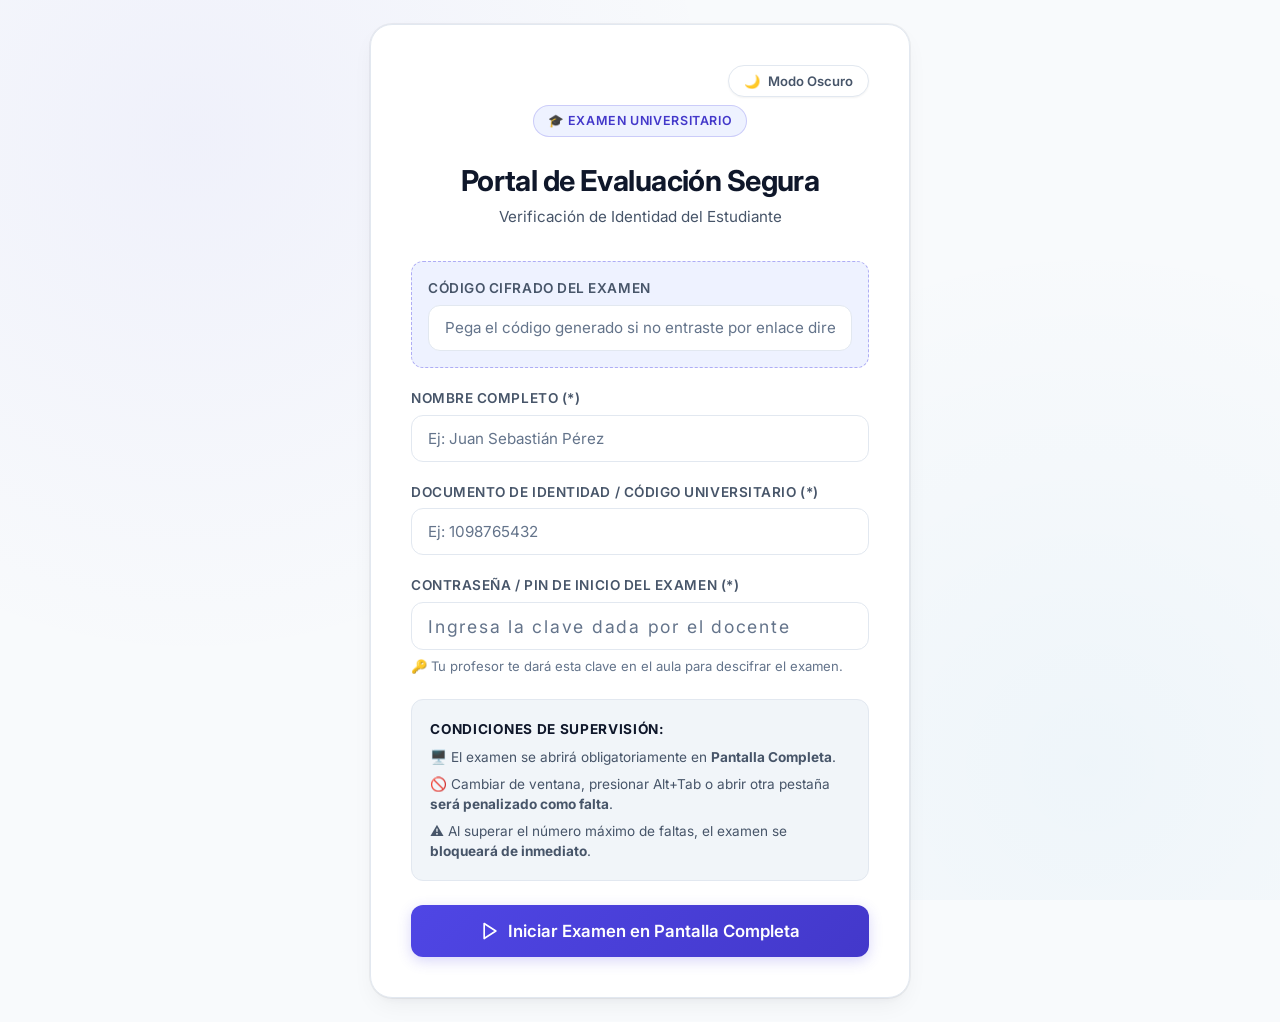
==== commit 94c55edb: "feat: implementar modo blanco/claro y selector de tema claro-oscuro" ====
--- a/index.html
+++ b/index.html
@@ -8,10 +8,16 @@
   <meta http-equiv="Expires" content="0">
   <title>Portal de Examen Seguro | Modo Supervisado</title>
   <link rel="icon" href="data:image/svg+xml,<svg xmlns='http://www.w3.org/2000/svg' viewBox='0 0 24 24'><text y='20' font-size='20'>🛡️</text></svg>">
-  <link rel="stylesheet" href="styles.css?v=2">
+  <link rel="stylesheet" href="styles.css?v=3">
   <link rel="preconnect" href="https://fonts.googleapis.com">
   <link rel="preconnect" href="https://fonts.gstatic.com" crossorigin>
   <link href="https://fonts.googleapis.com/css2?family=Inter:wght@400;500;600;700;800&display=swap" rel="stylesheet">
+  <script>
+    (function() {
+      const theme = localStorage.getItem('app-theme') || 'light';
+      document.documentElement.setAttribute('data-theme', theme);
+    })();
+  </script>
 </head>
 <body>
 
@@ -20,13 +26,20 @@
        ========================================== -->
   <div id="authScreen" class="auth-container">
     <div class="auth-card">
+      <div style="display: flex; justify-content: flex-end; margin-bottom: 0.5rem;">
+        <button type="button" class="theme-toggle-btn" id="themeToggleBtnAuth" title="Cambiar a Modo Claro / Oscuro">
+          <span class="theme-toggle-icon">🌙</span>
+          <span class="theme-toggle-text">Modo Oscuro</span>
+        </button>
+      </div>
+
       <div style="text-align: center; margin-bottom: 2rem;">
         <span class="badge" id="examSubjectBadge">🎓 Examen Universitario</span>
         <h1 id="displayExamTitle" style="font-size: 1.8rem; margin: 0.5rem 0 0.25rem;">Portal de Evaluación Segura</h1>
         <p id="displayExamCourse" style="font-size: 0.95rem; color: var(--text-muted);">Verificación de Identidad del Estudiante</p>
       </div>
 
-      <div id="manualPayloadSection" class="form-group hidden" style="background: rgba(99,102,241,0.08); padding: 1rem; border-radius: var(--radius-md); border: 1px dashed rgba(99,102,241,0.4);">
+      <div id="manualPayloadSection" class="form-group hidden" style="background: var(--primary-light); padding: 1rem; border-radius: var(--radius-md); border: 1px dashed rgba(79,70,229,0.4);">
         <label class="form-label" for="manualPayloadInput">Código Cifrado del Examen</label>
         <input type="text" id="manualPayloadInput" class="form-input" placeholder="Pega el código generado si no entraste por enlace directo">
       </div>
@@ -50,16 +63,16 @@
           </div>
         </div>
 
-        <div style="background: rgba(15, 23, 42, 0.7); border: 1px solid var(--border-color); border-radius: var(--radius-md); padding: 1rem; margin: 1.5rem 0;">
-          <h4 style="font-size: 0.85rem; text-transform: uppercase; letter-spacing: 0.05em; color: var(--text-muted); margin-bottom: 0.5rem;">Condiciones de Supervisión:</h4>
-          <ul style="list-style: none; font-size: 0.85rem; color: #cbd5e1; display: grid; gap: 0.4rem;">
+        <div class="info-box">
+          <h4 style="font-size: 0.85rem; text-transform: uppercase; letter-spacing: 0.05em; color: var(--text-headings); margin-bottom: 0.5rem;">Condiciones de Supervisión:</h4>
+          <ul style="list-style: none; font-size: 0.85rem; color: var(--text-muted); display: grid; gap: 0.4rem;">
             <li>🖥️ El examen se abrirá obligatoriamente en <strong>Pantalla Completa</strong>.</li>
             <li>🚫 Cambiar de ventana, presionar Alt+Tab o abrir otra pestaña <strong>será penalizado como falta</strong>.</li>
             <li>⚠️ Al superar el número máximo de faltas, el examen se <strong>bloqueará de inmediato</strong>.</li>
           </ul>
         </div>
 
-        <div id="authError" class="form-hint" style="color: #f87171; font-weight: 600; margin-bottom: 1rem; display: none;"></div>
+        <div id="authError" class="form-hint" style="color: var(--danger); font-weight: 600; margin-bottom: 1rem; display: none;"></div>
 
         <button type="button" id="btnStartExam" class="btn btn-primary btn-block btn-lg">
           <svg width="20" height="20" viewBox="0 0 24 24" fill="none" stroke="currentColor" stroke-width="2" stroke-linecap="round" stroke-linejoin="round"><path d="M5 3l14 9-14 9V3z"></path></svg>
@@ -93,16 +106,19 @@
         <!-- Semáforo de Faltas -->
         <div class="strikes-pill" title="Historial de infracciones por cambio de ventana">
           <span>Faltas:</span>
-          <span id="strikesFraction" style="font-weight: 700; color: #cbd5e1;">0 / 3</span>
+          <span id="strikesFraction" style="font-weight: 700; color: var(--text-main);">0 / 3</span>
           <div id="strikeDots" style="display: flex; gap: 4px; margin-left: 4px;"></div>
         </div>
       </div>
 
-      <div style="display: flex; align-items: center; gap: 0.75rem;">
+      <div style="display: flex; align-items: center; gap: 0.6rem;">
         <span class="badge success" style="margin-bottom: 0;">
-          <span style="width: 8px; height: 8px; border-radius: 50%; background: #10b981; display: inline-block;"></span>
+          <span style="width: 8px; height: 8px; border-radius: 50%; background: var(--success); display: inline-block;"></span>
           Supervisión Activa
         </span>
+        <button type="button" id="btnHudThemeToggle" class="btn btn-secondary" style="padding: 0.35rem 0.65rem; font-size: 0.85rem;" title="Cambiar Tema (Claro / Oscuro)">
+          <span class="theme-hud-icon">🌙</span>
+        </button>
         <button type="button" id="btnHudFullscreen" class="btn btn-primary" style="padding: 0.35rem 0.75rem; font-size: 0.8rem; display: flex; align-items: center; gap: 4px;">
           <span>⛶</span> Pantalla Completa
         </button>
@@ -129,11 +145,11 @@
   <div id="fullscreenEnforcerModal" class="fullscreen-enforcer-overlay hidden">
     <div class="fullscreen-enforcer-card">
       <div style="font-size: 4rem; margin-bottom: 0.75rem;">🖥️</div>
-      <span class="badge" style="background: rgba(99,102,241,0.2); color: #818cf8; border-color: rgba(99,102,241,0.4); margin-bottom: 0.75rem;">
+      <span class="badge" style="background: var(--primary-light); color: var(--primary-text); border-color: rgba(79,70,229,0.3); margin-bottom: 0.75rem;">
         Modo Supervisado Activo
       </span>
-      <h2 style="font-size: 1.8rem; color: #fff; margin-bottom: 0.5rem;">Pantalla Completa Obligatoria</h2>
-      <p style="color: #cbd5e1; font-size: 0.95rem; margin-bottom: 1.5rem; line-height: 1.6;">
+      <h2 style="font-size: 1.8rem; color: var(--text-headings); margin-bottom: 0.5rem;">Pantalla Completa Obligatoria</h2>
+      <p style="color: var(--text-muted); font-size: 0.95rem; margin-bottom: 1.5rem; line-height: 1.6;">
         Para presentar tu examen y mantener la supervisión antifraude, este sistema <strong>exige estar en Pantalla Completa</strong>.<br>
         Las preguntas permanecerán bloqueadas y ocultas hasta que actives la pantalla completa.
       </p>
@@ -145,7 +161,7 @@
         Entrar a Pantalla Completa para Continuar
       </button>
 
-      <p class="form-hint" style="text-align: center; justify-content: center; margin-top: 1rem; color: #94a3b8;">
+      <p class="form-hint" style="text-align: center; justify-content: center; margin-top: 1rem;">
         💡 Recuerda: si sales de pantalla completa durante el examen, se registrará una falta automática.
       </p>
     </div>
@@ -157,22 +173,22 @@
   <div id="lockdownModal" class="lockdown-overlay hidden">
     <div class="lockdown-card">
       <div class="alarm-icon">⚠️</div>
-      <h2 style="font-size: 1.8rem; color: #f87171; margin-bottom: 0.5rem;">¡Infracción Detectada!</h2>
-      <p style="color: #fca5a5; font-size: 1rem;">
+      <h2 style="font-size: 1.8rem; color: var(--danger); margin-bottom: 0.5rem;">¡Infracción Detectada!</h2>
+      <p style="color: var(--text-muted); font-size: 1rem;">
         Has intentado cambiar de ventana, presionar teclas de navegación o salir de la pantalla completa.
       </p>
 
       <div class="strike-notice">
         <div style="display: flex; justify-content: space-between; font-weight: bold; margin-bottom: 0.25rem;">
-          <span id="strikeModalBadge" style="color: #ef4444;">Falta acumulada: 1</span>
-          <span id="strikeModalLimit" style="color: #cbd5e1;">Límite permitido: 3</span>
-        </div>
-        <div id="lastInfractionReason" style="font-size: 0.85rem; color: #fecaca; margin-bottom: 0.5rem;"></div>
-        <div style="font-size: 0.75rem; color: #94a3b8;">Historial de incidentes:</div>
+          <span id="strikeModalBadge" style="color: var(--danger); font-weight: 700;">Falta acumulada: 1</span>
+          <span id="strikeModalLimit" style="color: var(--text-subtle);">Límite permitido: 3</span>
+        </div>
+        <div id="lastInfractionReason" style="font-size: 0.85rem; color: var(--danger-text); font-weight: 600; margin-bottom: 0.5rem;"></div>
+        <div style="font-size: 0.75rem; color: var(--text-subtle);">Historial de incidentes:</div>
         <ul id="incidentLogList" class="event-list"></ul>
       </div>
 
-      <p style="font-size: 0.85rem; color: #e2e8f0; margin-bottom: 1.5rem;">
+      <p style="font-size: 0.88rem; color: var(--text-muted); margin-bottom: 1.5rem;">
         Para continuar con el examen, debes regresar inmediatamente a <strong>Pantalla Completa</strong>. Si alcanzas el límite de faltas, el examen será <strong>anulado automáticamente</strong>.
       </p>
 
@@ -188,23 +204,23 @@
   <div id="permanentLockModal" class="permanent-lock-overlay hidden">
     <div class="permanent-lock-card">
       <div style="font-size: 4.5rem; margin-bottom: 0.5rem;">🚫</div>
-      <h2 style="font-size: 2.1rem; color: #ef4444; margin-bottom: 0.5rem;">Examen Bloqueado y Anulado</h2>
-      <p style="color: #fca5a5; font-size: 1.05rem;">
+      <h2 style="font-size: 2.1rem; color: var(--danger); margin-bottom: 0.5rem;">Examen Bloqueado y Anulado</h2>
+      <p style="color: var(--text-muted); font-size: 1.05rem;">
         Se ha superado el número máximo de faltas permitidas por intento de cambio de pantalla o abandono del examen.
       </p>
 
       <div class="audit-box">
-        <div style="font-weight: bold; color: #fff; margin-bottom: 0.5rem; border-bottom: 1px solid #450a0a; padding-bottom: 0.3rem;">
+        <div style="font-weight: bold; color: var(--text-headings); margin-bottom: 0.5rem; border-bottom: 1px solid var(--border-color); padding-bottom: 0.3rem;">
           Registro Oficial de Infracciones:
         </div>
-        <div id="auditStudentInfo" style="margin-bottom: 0.5rem; color: #cbd5e1;"></div>
+        <div id="auditStudentInfo" style="margin-bottom: 0.5rem; color: var(--text-muted);"></div>
         <div id="auditEventsList"></div>
-        <div style="margin-top: 0.75rem; padding-top: 0.5rem; border-top: 1px dashed #450a0a; font-size: 0.75rem; color: #a1a1aa;">
-          Código de Verificación Antifraude: <span id="auditSecurityHash" style="color: #f87171; word-break: break-all;"></span>
-        </div>
-      </div>
-
-      <p style="font-size: 0.9rem; color: #e2e8f0;">
+        <div style="margin-top: 0.75rem; padding-top: 0.5rem; border-top: 1px dashed var(--border-color); font-size: 0.75rem; color: var(--text-subtle);">
+          Código de Verificación Antifraude: <span id="auditSecurityHash" style="color: var(--danger); font-weight: 700; word-break: break-all;"></span>
+        </div>
+      </div>
+
+      <p style="font-size: 0.9rem; color: var(--text-muted);">
         ⚠️ El acceso a las preguntas ha sido revocado. Llama inmediatamente a tu profesor y muéstrale esta pantalla para registrar el informe.
       </p>
     </div>
@@ -222,7 +238,7 @@
         Tu sesión ha finalizado. Si enviaste tus respuestas en el formulario de Google Forms, tu docente ya tiene tu entrega registrada.
       </p>
 
-      <div style="background: rgba(15, 23, 42, 0.7); border: 1px solid var(--border-color); border-radius: var(--radius-md); padding: 1.25rem; margin-bottom: 1.5rem; text-align: left; font-size: 0.9rem;">
+      <div class="info-box" style="margin-bottom: 1.5rem; text-align: left; font-size: 0.9rem;">
         <div style="margin-bottom: 0.4rem;"><strong>Estudiante:</strong> <span id="summaryStudentName"></span></div>
         <div style="margin-bottom: 0.4rem;"><strong>Documento / Código:</strong> <span id="summaryStudentId"></span></div>
         <div style="margin-bottom: 0.4rem;"><strong>Faltas registradas:</strong> <span id="summaryStrikes" style="font-weight: bold; color: var(--success);">0 infracciones (Excelente)</span></div>
@@ -234,612 +250,48 @@
     </div>
   </div>
 
-  <script src="crypto.js?v=2"></script>
+  <script src="crypto.js?v=3"></script>
+  <script src="exam-controller.js?v=3"></script>
   <script>
-    /* ===================================================
-       CONTROLADOR DEL PORTAL DE EXAMEN SEGURO
-       =================================================== */
-
-    // Estado global de la sesión
-    const ExamState = {
-      payload: null,
-      config: null,
-      studentName: '',
-      studentId: '',
-      strikes: 0,
-      maxStrikes: 3,
-      incidentLog: [],
-      timerInterval: null,
-      timeRemainingSecs: 0,
-      isExamActive: false,
-      isLockdownActive: false,
-      isPermanentlyLocked: false,
-      audioCtx: null
-    };
-
-    // Sintetizador de alerta sonora de alta frecuencia (Web Audio API nativa sin archivos externos)
-    function playSecurityAlarm() {
-      try {
-        if (!ExamState.audioCtx) {
-          ExamState.audioCtx = new (window.AudioContext || window.webkitAudioContext)();
+    // Sincronización del Tema (Claro / Oscuro)
+    (function setupThemeHandlers() {
+      const authBtn = document.getElementById('themeToggleBtnAuth');
+      const hudBtn = document.getElementById('btnHudThemeToggle');
+
+      function syncAllThemeButtons(t) {
+        if (authBtn) {
+          const icon = authBtn.querySelector('.theme-toggle-icon');
+          const text = authBtn.querySelector('.theme-toggle-text');
+          if (t === 'dark') {
+            if (icon) icon.textContent = '☀️';
+            if (text) text.textContent = 'Modo Claro';
+          } else {
+            if (icon) icon.textContent = '🌙';
+            if (text) text.textContent = 'Modo Oscuro';
+          }
         }
-        if (ExamState.audioCtx.state === 'suspended') {
-          ExamState.audioCtx.resume();
-        }
-        
-        const now = ExamState.audioCtx.currentTime;
-        const osc = ExamState.audioCtx.createOscillator();
-        const gain = ExamState.audioCtx.createGain();
-        
-        osc.type = 'sawtooth';
-        // Frecuencia alternada de sirena
-        osc.frequency.setValueAtTime(850, now);
-        osc.frequency.exponentialRampToValueAtTime(450, now + 0.15);
-        osc.frequency.exponentialRampToValueAtTime(850, now + 0.3);
-        
-        gain.gain.setValueAtTime(0.3, now);
-        gain.gain.exponentialRampToValueAtTime(0.01, now + 0.4);
-        
-        osc.connect(gain);
-        gain.connect(ExamState.audioCtx.destination);
-        
-        osc.start(now);
-        osc.stop(now + 0.45);
-      } catch (e) {
-        console.warn('Audio feedback error', e);
-      }
-    }
-
-    // Inicialización al cargar la página: buscar payload en la URL (#exam=...) o pre-cargado
-    function initPayload() {
-      let payload = null;
-
-      // 1. Verificar si fue inyectado en un archivo exportado
-      if (window.__PRELOADED_EXAM_PAYLOAD__) {
-        payload = window.__PRELOADED_EXAM_PAYLOAD__;
-      }
-
-      // 2. Verificar hash en la URL (#exam=... o #data=...)
-      if (!payload && window.location.hash) {
-        const hash = window.location.hash.substring(1);
-        const match = hash.match(/(?:exam|data)=([^&]+)/);
-        if (match && match[1]) {
-          payload = match[1];
-        } else if (hash.length > 20) {
-          payload = hash;
+        if (hudBtn) {
+          const hudIcon = hudBtn.querySelector('.theme-hud-icon');
+          if (hudIcon) {
+            hudIcon.textContent = (t === 'dark') ? '☀️' : '🌙';
+          }
         }
       }
 
-      if (payload) {
-        ExamState.payload = payload;
-        document.getElementById('manualPayloadSection').classList.add('hidden');
-      } else {
-        // Permitir ingresar el payload manualmente si abrieron la página sin enlace
-        document.getElementById('manualPayloadSection').classList.remove('hidden');
+      function toggleAppTheme() {
+        const activeTheme = document.documentElement.getAttribute('data-theme') || 'light';
+        const next = activeTheme === 'dark' ? 'light' : 'dark';
+        document.documentElement.setAttribute('data-theme', next);
+        localStorage.setItem('app-theme', next);
+        syncAllThemeButtons(next);
       }
-    }
-
-    // Helper universal para solicitar pantalla completa
-    function requestBrowserFullscreen() {
-      const docEl = document.documentElement;
-      if (docEl.requestFullscreen) {
-        return docEl.requestFullscreen();
-      } else if (docEl.webkitRequestFullscreen) {
-        return docEl.webkitRequestFullscreen();
-      } else if (docEl.mozRequestFullScreen) {
-        return docEl.mozRequestFullScreen();
-      } else if (docEl.msRequestFullscreen) {
-        return docEl.msRequestFullscreen();
-      }
-      return Promise.reject(new Error('Fullscreen no compatible con este navegador'));
-    }
-
-    // Comprobar estrictamente si el documento está en pantalla completa activa
-    function isBrowserFullscreen() {
-      return !!(
-        document.fullscreenElement ||
-        document.webkitFullscreenElement ||
-        document.mozFullScreenElement ||
-        document.msFullscreenElement
-      );
-    }
-
-    // Botón en la barra superior (HUD) para activar pantalla completa en cualquier momento
-    document.getElementById('btnHudFullscreen').addEventListener('click', async () => {
-      try {
-        await requestBrowserFullscreen();
-      } catch (e) {
-        console.warn('Error fullscreen HUD:', e);
-      }
-    });
-
-    // Manejador único del botón Iniciar Examen (100% directo al clic del usuario)
-    document.getElementById('btnStartExam').addEventListener('click', async () => {
-      const errorDiv = document.getElementById('authError');
-      errorDiv.style.display = 'none';
-
-      // Tomar payload de input si no estaba en la URL
-      if (!ExamState.payload) {
-        ExamState.payload = document.getElementById('manualPayloadInput').value.trim();
-        if (!ExamState.payload) {
-          errorDiv.innerText = 'No se encontró la configuración del examen. Pega el código de examen.';
-          errorDiv.style.display = 'block';
-          return;
-        }
-      }
-
-      const name = document.getElementById('studentName').value.trim();
-      const id = document.getElementById('studentId').value.trim();
-      const pin = document.getElementById('studentPin').value.trim();
-
-      if (!name || !id || !pin) {
-        errorDiv.innerText = 'Por favor completa todos los campos requeridos.';
-        errorDiv.style.display = 'block';
-        return;
-      }
-
-      // 1. SOLICITAR PANTALLA COMPLETA DIRECTA (Primerísima acción en el clic directo)
-      try {
-        await requestBrowserFullscreen();
-      } catch (fsErr) {
-        console.warn('Fullscreen diferido:', fsErr);
-      }
-
-      // 2. Activar Keyboard Lock API si está disponible
-      if (navigator.keyboard && navigator.keyboard.lock) {
-        navigator.keyboard.lock(['Escape', 'Tab', 'AltLeft', 'AltRight', 'MetaLeft', 'MetaRight']).catch(() => {});
-      }
-
-      const btn = document.getElementById('btnStartExam');
-      btn.innerText = 'Verificando y descifrando...';
-
-      try {
-        // Descifrado con AES-GCM usando el PIN como clave
-        const config = await ExamCrypto.decryptData(ExamState.payload, pin);
-        
-        ExamState.config = {
-          url: config.u || config.url,
-          title: config.t || config.title,
-          course: config.c || config.course,
-          instructions: config.i || config.instructions,
-          duration: config.d !== undefined ? config.d : config.duration,
-          strikes: config.s !== undefined ? config.s : (config.strikes || 3)
-        };
-        ExamState.studentName = name;
-        ExamState.studentId = id;
-        ExamState.maxStrikes = ExamState.config.strikes;
-
-        // Iniciar sesión de examen
-        await launchExamSession();
-      } catch (err) {
-        console.error(err);
-        if (isBrowserFullscreen()) {
-          document.exitFullscreen().catch(() => {});
-        }
-        btn.innerHTML = `<svg width="20" height="20" viewBox="0 0 24 24" fill="none" stroke="currentColor" stroke-width="2" stroke-linecap="round" stroke-linejoin="round"><path d="M5 3l14 9-14 9V3z"></path></svg> Iniciar Examen en Pantalla Completa`;
-        errorDiv.innerText = 'Contraseña o PIN incorrecto. Por favor solicita la clave al profesor.';
-        errorDiv.style.display = 'block';
-      }
-    });
-
-    // Permitir pulsar Enter en los inputs para activar el botón
-    ['studentName', 'studentId', 'studentPin'].forEach(id => {
-      const el = document.getElementById(id);
-      if (el) {
-        el.addEventListener('keydown', (e) => {
-          if (e.key === 'Enter') {
-            e.preventDefault();
-            document.getElementById('btnStartExam').click();
-          }
-        });
-      }
-    });
-
-    // Iniciar la sesión de examen en pantalla completa
-    async function launchExamSession() {
-      // 1. Activar Keyboard Lock API si el navegador (Chrome/Edge) lo permite
-      if (navigator.keyboard && navigator.keyboard.lock) {
-        try {
-          await navigator.keyboard.lock(['Escape', 'Tab', 'AltLeft', 'AltRight', 'MetaLeft', 'MetaRight']);
-        } catch (kErr) {
-          console.log('Keyboard lock denegado o no disponible:', kErr);
-        }
-      }
-
-      // 2. Actualizar interfaz del HUD
-      document.getElementById('hudStudentName').innerText = ExamState.studentName;
-      document.getElementById('hudStudentId').innerText = `ID: ${ExamState.studentId}`;
-      document.getElementById('avatarInitial').innerText = ExamState.studentName.charAt(0).toUpperCase();
-
-      renderStrikeDots();
-
-      // 3. Configurar temporizador si existe
-      if (ExamState.config.duration && ExamState.config.duration > 0) {
-        ExamState.timeRemainingSecs = ExamState.config.duration * 60;
-        startCountdown();
-      } else {
-        document.getElementById('timerText').innerText = 'Ilimitado';
-      }
-
-      // 4. Cargar el Google Form en el iframe seguro
-      const iframe = document.getElementById('examIframe');
-      iframe.src = ExamState.config.url;
-
-      // 5. Cambiar a pantalla de examen
-      document.getElementById('authScreen').classList.add('hidden');
-      document.getElementById('examScreen').classList.remove('hidden');
-      ExamState.isExamActive = true;
-
-      // 6. FORZAR PANTALLA COMPLETA:
-      const wrapper = document.getElementById('iframeWrapper');
-      if (!isBrowserFullscreen()) {
-        if (wrapper) wrapper.style.visibility = 'hidden';
-        document.getElementById('fullscreenEnforcerModal').classList.remove('hidden');
-      } else {
-        if (wrapper) wrapper.style.visibility = 'visible';
-        document.getElementById('fullscreenEnforcerModal').classList.add('hidden');
-      }
-
-      // 7. Activar motor de supervisión continua
-      enableSupervisionEngine();
-    }
-
-    // Dibujar semáforo de faltas
-    function renderStrikeDots() {
-      const container = document.getElementById('strikeDots');
-      container.innerHTML = '';
-      document.getElementById('strikesFraction').innerText = `${ExamState.strikes} / ${ExamState.maxStrikes}`;
-
-      for (let i = 0; i < ExamState.maxStrikes; i++) {
-        const dot = document.createElement('div');
-        dot.className = 'strike-dot' + (i < ExamState.strikes ? ' active' : '');
-        container.appendChild(dot);
-      }
-    }
-
-    // Temporizador
-    function startCountdown() {
-      const timerText = document.getElementById('timerText');
-      const timerPill = document.getElementById('timerContainer');
-
-      function updateClock() {
-        if (ExamState.timeRemainingSecs <= 0) {
-          clearInterval(ExamState.timerInterval);
-          timerText.innerText = '00:00';
-          alert('⏰ El tiempo del examen ha terminado. Por favor envía tus respuestas en el formulario.');
-          return;
-        }
-
-        const mins = Math.floor(ExamState.timeRemainingSecs / 60);
-        const secs = ExamState.timeRemainingSecs % 60;
-        timerText.innerText = `${mins.toString().padStart(2, '0')}:${secs.toString().padStart(2, '0')}`;
-
-        if (ExamState.timeRemainingSecs <= 300) { // Menos de 5 mins
-          timerPill.classList.add('urgent');
-        }
-
-        ExamState.timeRemainingSecs--;
-      }
-
-      updateClock();
-      ExamState.timerInterval = setInterval(updateClock, 1000);
-    }
-
-    /* ===================================================
-       MOTOR DE SUPERVISIÓN Y DETECCIÓN ANTI-TRAMPAS
-       =================================================== */
-    let isAltPressed = false;
-
-    function enableSupervisionEngine() {
-      // 1. Detección de salida de Pantalla Completa
-      document.addEventListener('fullscreenchange', handleFullscreenChange);
-      document.addEventListener('webkitfullscreenchange', handleFullscreenChange);
-
-      // 2. Detección inmediata de cambio de pestaña o minimizado (Page Visibility API)
-      document.addEventListener('visibilitychange', () => {
-        if (document.hidden && ExamState.isExamActive && !ExamState.isPermanentlyLocked) {
-          // Ocultar preguntas al instante
-          const wrapper = document.getElementById('iframeWrapper');
-          if (wrapper) wrapper.style.visibility = 'hidden';
-          triggerSecurityInfraction('Cambio de pestaña o navegador minimizado detectado');
-        }
-      });
-
-      // 3. Detección instantánea de pérdida de foco (Alt+Tab, clic fuera, Windows Key)
-      window.addEventListener('blur', () => {
-        if (!ExamState.isExamActive || ExamState.isPermanentlyLocked || ExamState.isLockdownActive) return;
-        
-        // Comprobación rápida para no interferir con la interacción dentro del formulario
-        setTimeout(() => {
-          const activeEl = document.activeElement;
-          const iframe = document.getElementById('examIframe');
-          if (activeEl === iframe) {
-            // El usuario hizo clic legítimo dentro de las preguntas del formulario
-            return;
-          }
-          if (!document.hasFocus()) {
-            // Ocultar preguntas al instante para que no puedan verse
-            const wrapper = document.getElementById('iframeWrapper');
-            if (wrapper) wrapper.style.visibility = 'hidden';
-
-            const reason = isAltPressed 
-              ? 'Intento de cambio de ventana con Alt + Tab detectado' 
-              : 'Pérdida de foco del examen (clic fuera o cambio de aplicación)';
-            triggerSecurityInfraction(reason);
-          }
-        }, 50);
-      });
-
-      // 4. Bloqueo de atajos de teclado y rastreo de tecla Alt
-      window.addEventListener('keydown', (e) => {
-        if (e.key === 'Alt') {
-          isAltPressed = true;
-        }
-
-        if (!ExamState.isExamActive) return;
-
-        // Si intentan Alt + Tab o Alt + Flecha
-        if (e.altKey && e.key === 'Tab') {
-          e.preventDefault();
-          const wrapper = document.getElementById('iframeWrapper');
-          if (wrapper) wrapper.style.visibility = 'hidden';
-          triggerSecurityInfraction('Combinación Alt + Tab detectada');
-          return;
-        }
-
-        // F12 (DevTools)
-        if (e.key === 'F12') {
-          e.preventDefault();
-          e.stopPropagation();
-          triggerSecurityInfraction('Intento de abrir herramientas de desarrollo (F12)');
-          return;
-        }
-
-        // Ctrl+Shift+I / Ctrl+Shift+J / Ctrl+Shift+C (DevTools)
-        if (e.ctrlKey && e.shiftKey && ['I', 'i', 'J', 'j', 'C', 'c'].includes(e.key)) {
-          e.preventDefault();
-          e.stopPropagation();
-          triggerSecurityInfraction('Atajo de inspección bloqueado');
-          return;
-        }
-
-        // Ctrl+U (Ver código fuente)
-        if (e.ctrlKey && ['u', 'U'].includes(e.key)) {
-          e.preventDefault();
-          e.stopPropagation();
-          return;
-        }
-
-        // Ctrl+C, Ctrl+V, Ctrl+P (Copiar, Pegar, Imprimir)
-        if (e.ctrlKey && ['c', 'C', 'v', 'V', 'p', 'P'].includes(e.key)) {
-          e.preventDefault();
-          e.stopPropagation();
-          return;
-        }
-
-        // Alt + Flecha (Atrás/Adelante de navegador)
-        if (e.altKey && ['ArrowLeft', 'ArrowRight'].includes(e.key)) {
-          e.preventDefault();
-          return;
-        }
-      }, true);
-
-      window.addEventListener('keyup', (e) => {
-        if (e.key === 'Alt') {
-          isAltPressed = false;
-        }
-      }, true);
-
-      // 5. Bloqueo de Clic Derecho (Menú contextual)
-      document.addEventListener('contextmenu', (e) => {
-        if (ExamState.isExamActive) {
-          e.preventDefault();
-        }
-      });
-
-      // 6. Watchdog de Pantalla Completa Activa (Comprobación continua cada 400ms)
-      // Garantiza que es técnicamente imposible ver las preguntas si no se está en fullscreen
-      setInterval(() => {
-        if (ExamState.isExamActive && !ExamState.isPermanentlyLocked) {
-          if (!isBrowserFullscreen()) {
-            const wrapper = document.getElementById('iframeWrapper');
-            if (wrapper && wrapper.style.visibility !== 'hidden') {
-              wrapper.style.visibility = 'hidden';
-            }
-            if (!ExamState.isLockdownActive) {
-              const enforcer = document.getElementById('fullscreenEnforcerModal');
-              if (enforcer && enforcer.classList.contains('hidden')) {
-                enforcer.classList.remove('hidden');
-              }
-            }
-          }
-        }
-      }, 400);
-    }
-
-    // Manejador del cambio de estado de pantalla completa
-    function handleFullscreenChange() {
-      const isFull = isBrowserFullscreen();
-      
-      if (isFull) {
-        // Entró en modo pantalla completa
-        if (ExamState.isExamActive && !ExamState.isLockdownActive && !ExamState.isPermanentlyLocked) {
-          document.getElementById('fullscreenEnforcerModal').classList.add('hidden');
-          const wrapper = document.getElementById('iframeWrapper');
-          if (wrapper) wrapper.style.visibility = 'visible';
-        }
-        if (navigator.keyboard && navigator.keyboard.lock) {
-          navigator.keyboard.lock(['Escape', 'Tab', 'AltLeft', 'AltRight', 'MetaLeft', 'MetaRight']).catch(() => {});
-        }
-      } else {
-        // Salió de pantalla completa
-        if (ExamState.isExamActive && !ExamState.isPermanentlyLocked) {
-          const wrapper = document.getElementById('iframeWrapper');
-          if (wrapper) wrapper.style.visibility = 'hidden';
-          triggerSecurityInfraction('Salida del modo de Pantalla Completa (Esc o F11)');
-        }
-      }
-    }
-
-    // Botón del Enforcer para forzar pantalla completa
-    document.getElementById('btnForceFullscreenNow').addEventListener('click', async () => {
-      try {
-        await requestBrowserFullscreen();
-        if (navigator.keyboard && navigator.keyboard.lock) {
-          navigator.keyboard.lock(['Escape', 'Tab', 'AltLeft', 'AltRight', 'MetaLeft', 'MetaRight']).catch(() => {});
-        }
-      } catch (err) {
-        console.warn('Error al activar pantalla completa:', err);
-        alert('Debes permitir el modo de Pantalla Completa en tu navegador para realizar el examen.');
-      }
-    });
-
-    // Disparador de Infracción de Seguridad
-    function triggerSecurityInfraction(reason) {
-      if (!ExamState.isExamActive || ExamState.isPermanentlyLocked) return;
-
-      ExamState.strikes++;
-      const timeStr = new Date().toLocaleTimeString();
-      const entry = `[${timeStr}] ${reason}`;
-      ExamState.incidentLog.push(entry);
-
-      // Emitir alarma sonora
-      playSecurityAlarm();
-
-      renderStrikeDots();
-
-      // ¿Superó el límite de faltas?
-      if (ExamState.strikes >= ExamState.maxStrikes) {
-        executePermanentLockout();
-      } else {
-        showLockdownModal(reason);
-      }
-    }
-
-    // Mostrar modal temporal de advertencia roja
-    function showLockdownModal(reason) {
-      ExamState.isLockdownActive = true;
-      
-      // Ocultar inmediatamente las preguntas
-      const wrapper = document.getElementById('iframeWrapper');
-      if (wrapper) wrapper.style.visibility = 'hidden';
-
-      document.getElementById('lastInfractionReason').innerText = `Motivo: ${reason}`;
-      document.getElementById('strikeModalBadge').innerText = `Falta acumulada: ${ExamState.strikes}`;
-      document.getElementById('strikeModalLimit').innerText = `Límite permitido: ${ExamState.maxStrikes}`;
-
-      const listEl = document.getElementById('incidentLogList');
-      listEl.innerHTML = '';
-      ExamState.incidentLog.forEach(log => {
-        const li = document.createElement('li');
-        li.innerText = log;
-        listEl.appendChild(li);
-      });
-
-      document.getElementById('lockdownModal').classList.remove('hidden');
-    }
-
-    // Botón para reanudar el examen tras una advertencia
-    document.getElementById('btnResumeExam').addEventListener('click', async () => {
-      try {
-        await requestBrowserFullscreen();
-      } catch (err) {
-        console.warn('Re-enter fullscreen error:', err);
-      }
-
-      setTimeout(() => {
-        if (isBrowserFullscreen()) {
-          const wrapper = document.getElementById('iframeWrapper');
-          if (wrapper) wrapper.style.visibility = 'visible';
-          document.getElementById('lockdownModal').classList.add('hidden');
-          ExamState.isLockdownActive = false;
-        } else {
-          // Si el navegador aún no restauró pantalla completa, mostrar el modal de pantalla completa obligatoria
-          document.getElementById('lockdownModal').classList.add('hidden');
-          ExamState.isLockdownActive = false;
-          document.getElementById('fullscreenEnforcerModal').classList.remove('hidden');
-        }
-      }, 150);
-    });
-
-    // Bloqueo definitivo e irrevocable (3 Strikes o límite superado)
-    async function executePermanentLockout() {
-      ExamState.isPermanentlyLocked = true;
-      ExamState.isExamActive = false;
-
-      // Ocultar modal temporal si estaba abierto
-      document.getElementById('lockdownModal').classList.add('hidden');
-
-      // Destruir el iframe de Google Forms para que no sigan contestando
-      const iframe = document.getElementById('examIframe');
-      iframe.src = 'about:blank';
-      iframe.remove();
-
-      // Detener temporizador
-      if (ExamState.timerInterval) {
-        clearInterval(ExamState.timerInterval);
-      }
-
-      // Preparar informe de auditoría
-      document.getElementById('auditStudentInfo').innerHTML = `
-        <strong>Alumno:</strong> ${ExamState.studentName} | <strong>ID:</strong> ${ExamState.studentId}<br>
-        <strong>Total de Infracciones:</strong> ${ExamState.strikes} de ${ExamState.maxStrikes}
-      `;
-
-      const auditEvents = document.getElementById('auditEventsList');
-      auditEvents.innerHTML = '';
-      ExamState.incidentLog.forEach(log => {
-        const div = document.createElement('div');
-        div.innerText = log;
-        auditEvents.appendChild(div);
-      });
-
-      // Generar Hash criptográfico de verificación antifraude
-      const rawReport = `${ExamState.studentId}-${ExamState.studentName}-${ExamState.strikes}-${ExamState.incidentLog.join('|')}`;
-      const encoder = new TextEncoder();
-      const hashBuffer = await window.crypto.subtle.digest('SHA-256', encoder.encode(rawReport));
-      const hashArray = Array.from(new Uint8Array(hashBuffer));
-      const hashHex = hashArray.map(b => b.toString(16).padStart(2, '0')).join('');
-      document.getElementById('auditSecurityHash').innerText = hashHex.substring(0, 32).toUpperCase();
-
-      // Mostrar pantalla de expulsión definitiva
-      document.getElementById('permanentLockModal').classList.remove('hidden');
-    }
-
-    // Botón de finalización voluntaria del examen
-    document.getElementById('btnFinishExam').addEventListener('click', () => {
-      const confirmFinish = confirm('¿Estás seguro de que ya hiciste clic en "ENVIAR" dentro del formulario de Google Forms y deseas salir del examen?');
-      if (confirmFinish) {
-        ExamState.isExamActive = false;
-        if (ExamState.timerInterval) clearInterval(ExamState.timerInterval);
-
-        // Salir de pantalla completa si está activa
-        if (document.fullscreenElement) {
-          document.exitFullscreen().catch(() => {});
-        }
-
-        // Ocultar examen y mostrar pantalla de finalización
-        document.getElementById('examScreen').classList.add('hidden');
-        document.getElementById('summaryStudentName').innerText = ExamState.studentName;
-        document.getElementById('summaryStudentId').innerText = ExamState.studentId;
-
-        const strikesEl = document.getElementById('summaryStrikes');
-        if (ExamState.strikes === 0) {
-          strikesEl.innerText = '0 infracciones (Excelente conducta)';
-          strikesEl.style.color = 'var(--success)';
-        } else {
-          strikesEl.innerText = `${ExamState.strikes} infracciones registradas`;
-          strikesEl.style.color = 'var(--warning)';
-        }
-
-        document.getElementById('finishedModal').classList.remove('hidden');
-      }
-    });
-
-    // Inicializar al cargar
-    window.addEventListener('DOMContentLoaded', () => {
-      initPayload();
-    });
+
+      const initialTheme = document.documentElement.getAttribute('data-theme') || 'light';
+      syncAllThemeButtons(initialTheme);
+
+      if (authBtn) authBtn.addEventListener('click', toggleAppTheme);
+      if (hudBtn) hudBtn.addEventListener('click', toggleAppTheme);
+    })();
   </script>
 </body>
 </html>
--- a/styles.css
+++ b/styles.css
@@ -1,44 +1,114 @@
 /* ===================================================
    SISTEMA DE EXÁMENES SEGURO - ESTILOS PRINCIPALES
-   Diseño Moderno, Glassmorphism, Dark Slate & Indigo
+   Diseño Moderno & Elegante - Modo Blanco (Light) & Soporte Modo Oscuro
    =================================================== */
 
 :root {
+  /* ===================================================
+     PALETA MODO BLANCO / CLARO (POR DEFECTO)
+     =================================================== */
+  --bg-main: #f8fafc;
+  --bg-card: #ffffff;
+  --bg-card-hover: #fcfdfe;
+  --bg-glass: rgba(255, 255, 255, 0.88);
+  --bg-secondary: #f1f5f9;
+  --bg-tertiary: #e2e8f0;
+
+  --border-color: #e2e8f0;
+  --border-card: #e2e8f0;
+  --border-focus: #4f46e5;
+
+  --primary: #4f46e5;
+  --primary-hover: #4338ca;
+  --primary-light: #eef2ff;
+  --primary-glow: rgba(79, 70, 229, 0.22);
+  --primary-text: #4338ca;
+
+  --accent: #0284c7;
+  --accent-light: #e0f2fe;
+  --accent-glow: rgba(2, 132, 199, 0.2);
+
+  --success: #059669;
+  --success-bg: #ecfdf5;
+  --success-border: #a7f3d0;
+  --success-text: #047857;
+
+  --warning: #d97706;
+  --warning-bg: #fffbeb;
+  --warning-border: #fde68a;
+  --warning-text: #b45309;
+
+  --danger: #dc2626;
+  --danger-bg: #fef2f2;
+  --danger-border: #fecaca;
+  --danger-text: #b91c1c;
+  --danger-glow: rgba(220, 38, 38, 0.22);
+
+  --text-main: #0f172a;
+  --text-muted: #475569;
+  --text-subtle: #64748b;
+  --text-headings: #0f172a;
+
+  --radius-sm: 8px;
+  --radius-md: 12px;
+  --radius-lg: 16px;
+  --radius-xl: 22px;
+  --font-sans: 'Inter', system-ui, -apple-system, BlinkMacSystemFont, 'Segoe UI', Roboto, sans-serif;
+  --shadow-sm: 0 1px 2px 0 rgba(0, 0, 0, 0.05);
+  --shadow-card: 0 10px 25px -5px rgba(15, 23, 42, 0.06), 0 8px 10px -6px rgba(15, 23, 42, 0.04), 0 0 0 1px rgba(15, 23, 42, 0.05);
+  --shadow-overlay: 0 25px 60px -12px rgba(15, 23, 42, 0.25);
+  --transition-fast: 0.15s ease;
+  --transition-smooth: 0.25s cubic-bezier(0.16, 1, 0.3, 1);
+}
+
+/* ===================================================
+   PALETA MODO OSCURO (ACTIVABLE POR TOGGLE)
+   =================================================== */
+[data-theme="dark"] {
   --bg-main: #0a0e17;
-  --bg-card: rgba(17, 24, 39, 0.75);
+  --bg-card: rgba(17, 24, 39, 0.85);
   --bg-card-hover: rgba(30, 41, 59, 0.85);
-  --bg-glass: rgba(15, 23, 42, 0.65);
-  --border-color: rgba(255, 255, 255, 0.08);
+  --bg-glass: rgba(15, 23, 42, 0.75);
+  --bg-secondary: rgba(15, 23, 42, 0.7);
+  --bg-tertiary: #1e293b;
+
+  --border-color: rgba(255, 255, 255, 0.09);
+  --border-card: rgba(255, 255, 255, 0.09);
   --border-focus: #6366f1;
-  
+
   --primary: #6366f1;
   --primary-hover: #4f46e5;
   --primary-light: rgba(99, 102, 241, 0.15);
   --primary-glow: rgba(99, 102, 241, 0.35);
+  --primary-text: #a5b4fc;
 
   --accent: #06b6d4;
+  --accent-light: rgba(6, 182, 212, 0.15);
   --accent-glow: rgba(6, 182, 212, 0.3);
 
   --success: #10b981;
   --success-bg: rgba(16, 185, 129, 0.12);
+  --success-border: rgba(16, 185, 129, 0.3);
+  --success-text: #86efac;
+
   --warning: #f59e0b;
   --warning-bg: rgba(245, 158, 11, 0.12);
+  --warning-border: rgba(245, 158, 11, 0.3);
+  --warning-text: #fde68a;
+
   --danger: #ef4444;
   --danger-bg: rgba(239, 68, 68, 0.15);
+  --danger-border: rgba(239, 68, 68, 0.3);
+  --danger-text: #fca5a5;
   --danger-glow: rgba(239, 68, 68, 0.4);
 
   --text-main: #f8fafc;
   --text-muted: #94a3b8;
   --text-subtle: #64748b;
-
-  --radius-sm: 8px;
-  --radius-md: 12px;
-  --radius-lg: 18px;
-  --radius-xl: 24px;
-  --font-sans: 'Inter', system-ui, -apple-system, BlinkMacSystemFont, 'Segoe UI', Roboto, sans-serif;
+  --text-headings: #ffffff;
+
   --shadow-card: 0 12px 30px -10px rgba(0, 0, 0, 0.5), 0 0 1px 1px rgba(255, 255, 255, 0.05);
-  --transition-fast: 0.15s ease;
-  --transition-smooth: 0.25s cubic-bezier(0.16, 1, 0.3, 1);
+  --shadow-overlay: 0 25px 60px -12px rgba(0, 0, 0, 0.7);
 }
 
 *, *::before, *::after {
@@ -55,9 +125,16 @@
   min-height: 100vh;
   overflow-x: hidden;
   background-image: 
+    radial-gradient(circle at 15% 15%, rgba(79, 70, 229, 0.05) 0%, transparent 40%),
+    radial-gradient(circle at 85% 85%, rgba(2, 132, 199, 0.04) 0%, transparent 40%);
+  background-attachment: fixed;
+  transition: background-color var(--transition-smooth), color var(--transition-smooth);
+}
+
+[data-theme="dark"] body {
+  background-image: 
     radial-gradient(circle at 15% 15%, rgba(99, 102, 241, 0.12) 0%, transparent 40%),
     radial-gradient(circle at 85% 85%, rgba(6, 182, 212, 0.08) 0%, transparent 40%);
-  background-attachment: fixed;
 }
 
 /* ===================================================
@@ -66,7 +143,7 @@
 h1, h2, h3, h4 {
   font-weight: 700;
   letter-spacing: -0.02em;
-  color: #fff;
+  color: var(--text-headings);
 }
 
 p {
@@ -80,7 +157,42 @@
 }
 
 a:hover {
-  color: #818cf8;
+  color: var(--primary-hover);
+}
+
+/* ===================================================
+   BARRA SUPERIOR / THEME TOGGLE
+   =================================================== */
+.top-action-bar {
+  display: flex;
+  justify-content: flex-end;
+  align-items: center;
+  margin-bottom: 1.25rem;
+}
+
+.theme-toggle-btn {
+  display: inline-flex;
+  align-items: center;
+  gap: 0.5rem;
+  padding: 0.45rem 0.95rem;
+  border-radius: 9999px;
+  background: var(--bg-card);
+  color: var(--text-muted);
+  border: 1px solid var(--border-color);
+  font-family: inherit;
+  font-size: 0.82rem;
+  font-weight: 600;
+  cursor: pointer;
+  box-shadow: var(--shadow-sm);
+  transition: all var(--transition-smooth);
+  user-select: none;
+}
+
+.theme-toggle-btn:hover {
+  background: var(--bg-secondary);
+  color: var(--text-main);
+  border-color: var(--border-focus);
+  transform: translateY(-1px);
 }
 
 /* ===================================================
@@ -89,7 +201,7 @@
 .admin-container {
   max-width: 1080px;
   margin: 0 auto;
-  padding: 2.5rem 1.5rem 4rem;
+  padding: 2rem 1.5rem 4rem;
 }
 
 .auth-container {
@@ -98,6 +210,7 @@
   align-items: center;
   justify-content: center;
   padding: 1.5rem;
+  position: relative;
 }
 
 .auth-card {
@@ -106,7 +219,7 @@
   background: var(--bg-card);
   backdrop-filter: blur(16px);
   -webkit-backdrop-filter: blur(16px);
-  border: 1px solid var(--border-color);
+  border: 1px solid var(--border-card);
   border-radius: var(--radius-xl);
   padding: 2.5rem;
   box-shadow: var(--shadow-card);
@@ -132,32 +245,38 @@
   text-transform: uppercase;
   letter-spacing: 0.05em;
   background: var(--primary-light);
-  color: #a5b4fc;
-  border: 1px solid rgba(99, 102, 241, 0.3);
+  color: var(--primary-text);
+  border: 1px solid rgba(79, 70, 229, 0.22);
   margin-bottom: 0.85rem;
 }
 
 .badge.danger {
   background: var(--danger-bg);
-  color: #fca5a5;
-  border-color: rgba(239, 68, 68, 0.3);
+  color: var(--danger-text);
+  border-color: var(--danger-border);
 }
 
 .badge.success {
   background: var(--success-bg);
-  color: #86efac;
-  border-color: rgba(16, 185, 129, 0.3);
+  color: var(--success-text);
+  border-color: var(--success-border);
 }
 
 .badge.warning {
   background: var(--warning-bg);
-  color: #fde68a;
-  border-color: rgba(245, 158, 11, 0.3);
+  color: var(--warning-text);
+  border-color: var(--warning-border);
 }
 
 .page-title {
   font-size: 2.25rem;
   margin-bottom: 0.5rem;
+  background: linear-gradient(135deg, #0f172a 30%, #4338ca 100%);
+  -webkit-background-clip: text;
+  -webkit-text-fill-color: transparent;
+}
+
+[data-theme="dark"] .page-title {
   background: linear-gradient(135deg, #ffffff 40%, #a5b4fc 100%);
   -webkit-background-clip: text;
   -webkit-text-fill-color: transparent;
@@ -175,16 +294,17 @@
   background: var(--bg-card);
   backdrop-filter: blur(14px);
   -webkit-backdrop-filter: blur(14px);
-  border: 1px solid var(--border-color);
+  border: 1px solid var(--border-card);
   border-radius: var(--radius-lg);
   padding: 1.75rem;
   box-shadow: var(--shadow-card);
   margin-bottom: 1.75rem;
-  transition: border-color var(--transition-smooth);
+  transition: border-color var(--transition-smooth), box-shadow var(--transition-smooth);
 }
 
 .glass-panel:hover {
-  border-color: rgba(255, 255, 255, 0.14);
+  border-color: rgba(79, 70, 229, 0.35);
+  box-shadow: 0 12px 28px -5px rgba(15, 23, 42, 0.08);
 }
 
 .panel-header {
@@ -197,8 +317,8 @@
 }
 
 .panel-icon {
-  width: 36px;
-  height: 36px;
+  width: 38px;
+  height: 38px;
   border-radius: var(--radius-md);
   background: var(--primary-light);
   color: var(--primary);
@@ -206,11 +326,13 @@
   align-items: center;
   justify-content: center;
   font-size: 1.2rem;
+  border: 1px solid rgba(79, 70, 229, 0.18);
 }
 
 .panel-title {
   font-size: 1.15rem;
   font-weight: 600;
+  color: var(--text-headings);
 }
 
 /* Grid de configuración */
@@ -246,7 +368,7 @@
 .form-input, .form-textarea, .form-select {
   width: 100%;
   padding: 0.8rem 1rem;
-  background: rgba(15, 23, 42, 0.6);
+  background: var(--bg-card);
   border: 1px solid var(--border-color);
   border-radius: var(--radius-md);
   color: var(--text-main);
@@ -256,10 +378,22 @@
   transition: border-color var(--transition-fast), box-shadow var(--transition-fast), background var(--transition-fast);
 }
 
+[data-theme="dark"] .form-input,
+[data-theme="dark"] .form-textarea,
+[data-theme="dark"] .form-select {
+  background: rgba(15, 23, 42, 0.6);
+}
+
 .form-input:focus, .form-textarea:focus, .form-select:focus {
   border-color: var(--border-focus);
+  background: var(--bg-card);
+  box-shadow: 0 0 0 3px var(--primary-light);
+}
+
+[data-theme="dark"] .form-input:focus,
+[data-theme="dark"] .form-textarea:focus,
+[data-theme="dark"] .form-select:focus {
   background: rgba(15, 23, 42, 0.85);
-  box-shadow: 0 0 0 3px var(--primary-light);
 }
 
 .form-input::placeholder, .form-textarea::placeholder {
@@ -267,12 +401,23 @@
 }
 
 .form-hint {
-  font-size: 0.78rem;
+  font-size: 0.82rem;
   color: var(--text-subtle);
-  margin-top: 0.35rem;
+  margin-top: 0.4rem;
   display: flex;
   align-items: center;
   gap: 0.3rem;
+  line-height: 1.4;
+}
+
+.info-box {
+  background: var(--bg-secondary);
+  border: 1px solid var(--border-color);
+  border-radius: var(--radius-md);
+  padding: 1.15rem;
+  margin: 1.5rem 0;
+  font-size: 0.9rem;
+  color: var(--text-muted);
 }
 
 /* ===================================================
@@ -296,15 +441,15 @@
 }
 
 .btn-primary {
-  background: linear-gradient(135deg, var(--primary) 0%, #4f46e5 100%);
+  background: linear-gradient(135deg, var(--primary) 0%, var(--primary-hover) 100%);
   color: #fff;
-  box-shadow: 0 4px 15px var(--primary-glow);
+  box-shadow: 0 4px 14px var(--primary-glow);
 }
 
 .btn-primary:hover {
-  background: linear-gradient(135deg, #7174f8 0%, #4338ca 100%);
+  background: linear-gradient(135deg, #6366f1 0%, #3730a3 100%);
   transform: translateY(-1px);
-  box-shadow: 0 6px 20px var(--primary-glow);
+  box-shadow: 0 6px 18px var(--primary-glow);
 }
 
 .btn-primary:active {
@@ -312,12 +457,25 @@
 }
 
 .btn-secondary {
+  background: var(--bg-card);
+  color: var(--text-main);
+  border: 1px solid var(--border-color);
+  box-shadow: var(--shadow-sm);
+}
+
+.btn-secondary:hover {
+  background: var(--bg-secondary);
+  border-color: #cbd5e1;
+}
+
+[data-theme="dark"] .btn-secondary {
   background: rgba(255, 255, 255, 0.06);
   color: var(--text-main);
   border: 1px solid var(--border-color);
-}
-
-.btn-secondary:hover {
+  box-shadow: none;
+}
+
+[data-theme="dark"] .btn-secondary:hover {
   background: rgba(255, 255, 255, 0.12);
   border-color: rgba(255, 255, 255, 0.2);
 }
@@ -325,12 +483,12 @@
 .btn-danger {
   background: var(--danger);
   color: #fff;
-  box-shadow: 0 4px 15px var(--danger-glow);
+  box-shadow: 0 4px 14px var(--danger-glow);
 }
 
 .btn-danger:hover {
-  background: #dc2626;
-  box-shadow: 0 6px 20px var(--danger-glow);
+  background: #b91c1c;
+  box-shadow: 0 6px 18px var(--danger-glow);
 }
 
 .btn-block {
@@ -346,33 +504,48 @@
    PANEL RESULTADO / LINK GENERADO
    =================================================== */
 .result-card {
-  background: linear-gradient(145deg, rgba(30, 41, 59, 0.6) 0%, rgba(15, 23, 42, 0.8) 100%);
-  border: 1px solid rgba(99, 102, 241, 0.3);
+  background: linear-gradient(145deg, #ffffff 0%, #f8fafc 100%);
+  border: 1px solid #c7d2fe;
   border-radius: var(--radius-lg);
   padding: 2rem;
   margin-top: 2rem;
+  box-shadow: var(--shadow-card);
   animation: slideUp 0.35s ease-out;
 }
 
+[data-theme="dark"] .result-card {
+  background: linear-gradient(145deg, rgba(30, 41, 59, 0.6) 0%, rgba(15, 23, 42, 0.8) 100%);
+  border: 1px solid rgba(99, 102, 241, 0.3);
+}
+
 .link-box {
   display: flex;
   gap: 0.5rem;
-  background: #090d16;
+  background: var(--bg-secondary);
   padding: 0.5rem;
   border-radius: var(--radius-md);
   border: 1px solid var(--border-color);
   margin: 1rem 0;
 }
 
+[data-theme="dark"] .link-box {
+  background: #090d16;
+}
+
 .link-input {
   flex: 1;
   background: transparent;
   border: none;
-  color: #a5b4fc;
+  color: var(--primary);
   font-family: monospace;
-  font-size: 0.85rem;
+  font-size: 0.9rem;
+  font-weight: 600;
   padding: 0 0.5rem;
   outline: none;
+}
+
+[data-theme="dark"] .link-input {
+  color: #a5b4fc;
 }
 
 .qr-container {
@@ -385,7 +558,8 @@
   padding: 1.25rem;
   margin: 1.5rem auto;
   max-width: 240px;
-  box-shadow: 0 8px 25px rgba(0, 0, 0, 0.3);
+  box-shadow: 0 8px 25px rgba(0, 0, 0, 0.08);
+  border: 1px solid var(--border-color);
 }
 
 .qr-container canvas, .qr-container svg {
@@ -410,7 +584,7 @@
   inset: 0;
   display: flex;
   flex-direction: column;
-  background: #000;
+  background: var(--bg-main);
   overflow: hidden;
   user-select: none;
 }
@@ -419,12 +593,19 @@
   display: flex;
   align-items: center;
   justify-content: space-between;
-  padding: 0.6rem 1.5rem;
-  background: rgba(15, 23, 42, 0.96);
+  padding: 0.65rem 1.5rem;
+  background: rgba(255, 255, 255, 0.96);
   backdrop-filter: blur(12px);
+  -webkit-backdrop-filter: blur(12px);
   border-bottom: 1px solid var(--border-color);
   z-index: 50;
   flex-shrink: 0;
+  box-shadow: 0 2px 10px rgba(15, 23, 42, 0.04);
+}
+
+[data-theme="dark"] .supervision-bar {
+  background: rgba(15, 23, 42, 0.96);
+  box-shadow: none;
 }
 
 .student-info {
@@ -434,8 +615,8 @@
 }
 
 .avatar-badge {
-  width: 34px;
-  height: 34px;
+  width: 36px;
+  height: 36px;
   border-radius: 50%;
   background: var(--primary);
   color: #fff;
@@ -443,12 +624,13 @@
   align-items: center;
   justify-content: center;
   font-weight: bold;
-  font-size: 0.9rem;
+  font-size: 0.95rem;
 }
 
 .student-details h4 {
   font-size: 0.95rem;
   line-height: 1.2;
+  color: var(--text-headings);
 }
 
 .student-details span {
@@ -467,17 +649,23 @@
   align-items: center;
   gap: 0.5rem;
   padding: 0.4rem 1rem;
-  background: rgba(0, 0, 0, 0.4);
+  background: var(--bg-secondary);
   border-radius: 9999px;
   border: 1px solid var(--border-color);
   font-family: monospace;
   font-size: 1.15rem;
   font-weight: 700;
+  color: var(--text-main);
+}
+
+[data-theme="dark"] .timer-pill {
+  background: rgba(0, 0, 0, 0.4);
   color: #fff;
 }
 
 .timer-pill.urgent {
-  color: #f87171;
+  color: var(--danger-text);
+  background: var(--danger-bg);
   border-color: rgba(239, 68, 68, 0.5);
   animation: pulseTimer 1s infinite alternate;
 }
@@ -487,19 +675,29 @@
   align-items: center;
   gap: 0.5rem;
   padding: 0.4rem 0.9rem;
-  background: rgba(0, 0, 0, 0.4);
+  background: var(--bg-secondary);
   border-radius: 9999px;
   border: 1px solid var(--border-color);
   font-size: 0.85rem;
   font-weight: 600;
+  color: var(--text-main);
+}
+
+[data-theme="dark"] .strikes-pill {
+  background: rgba(0, 0, 0, 0.4);
+  color: #cbd5e1;
 }
 
 .strike-dot {
   width: 10px;
   height: 10px;
   border-radius: 50%;
+  background: #cbd5e1;
+  transition: all var(--transition-fast);
+}
+
+[data-theme="dark"] .strike-dot {
   background: #334155;
-  transition: all var(--transition-fast);
 }
 
 .strike-dot.active {
@@ -511,7 +709,7 @@
   flex: 1;
   position: relative;
   width: 100%;
-  height: calc(100vh - 56px);
+  height: calc(100vh - 58px);
   background: #ffffff;
 }
 
@@ -528,8 +726,9 @@
 .lockdown-overlay {
   position: fixed;
   inset: 0;
-  background: rgba(10, 5, 15, 0.96);
+  background: rgba(15, 23, 42, 0.7);
   backdrop-filter: blur(20px);
+  -webkit-backdrop-filter: blur(20px);
   z-index: 1000;
   display: flex;
   align-items: center;
@@ -541,13 +740,18 @@
 .lockdown-card {
   max-width: 520px;
   width: 100%;
-  background: #18080c;
+  background: var(--bg-card);
   border: 2px solid var(--danger);
   border-radius: var(--radius-xl);
   padding: 2.5rem;
   text-align: center;
+  box-shadow: 0 25px 60px rgba(220, 38, 38, 0.25);
+  animation: shake 0.5s ease-in-out;
+}
+
+[data-theme="dark"] .lockdown-card {
+  background: #18080c;
   box-shadow: 0 0 50px var(--danger-glow);
-  animation: shake 0.5s ease-in-out;
 }
 
 .alarm-icon {
@@ -558,13 +762,13 @@
 }
 
 .strike-notice {
-  background: rgba(239, 68, 68, 0.15);
-  border: 1px solid rgba(239, 68, 68, 0.4);
+  background: var(--danger-bg);
+  border: 1px solid var(--danger-border);
   border-radius: var(--radius-md);
-  padding: 1rem;
+  padding: 1.15rem;
   margin: 1.5rem 0;
   font-size: 0.9rem;
-  color: #fca5a5;
+  color: var(--danger-text);
   text-align: left;
 }
 
@@ -572,19 +776,21 @@
   max-height: 120px;
   overflow-y: auto;
   font-family: monospace;
-  font-size: 0.78rem;
-  color: #f87171;
+  font-size: 0.8rem;
+  color: var(--danger-text);
   margin-top: 0.5rem;
   padding-left: 1rem;
 }
 
 /* ===================================================
-   PANTALLA DE BLOQUEO DEFINITIVO (EXPULSIÓN / 3 STRIKES)
+   PANTALLA DE BLOQUEO DEFINITIVO (EXPULSIÓN / MAX STRIKES)
    =================================================== */
 .permanent-lock-overlay {
   position: fixed;
   inset: 0;
-  background: #0d0204;
+  background: rgba(15, 23, 42, 0.85);
+  backdrop-filter: blur(20px);
+  -webkit-backdrop-filter: blur(20px);
   z-index: 2000;
   display: flex;
   align-items: center;
@@ -595,24 +801,66 @@
 .permanent-lock-card {
   max-width: 600px;
   width: 100%;
-  background: #1b070b;
-  border: 2px solid #ef4444;
+  background: var(--bg-card);
+  border: 2px solid var(--danger);
   border-radius: var(--radius-xl);
   padding: 3rem;
   text-align: center;
-  box-shadow: 0 0 60px rgba(239, 68, 68, 0.4);
+  box-shadow: 0 25px 60px rgba(220, 38, 38, 0.3);
+}
+
+[data-theme="dark"] .permanent-lock-card {
+  background: #1b070b;
 }
 
 .audit-box {
-  background: #080103;
-  border: 1px solid #450a0a;
+  background: var(--bg-secondary);
+  border: 1px solid var(--danger-border);
   border-radius: var(--radius-md);
-  padding: 1rem;
+  padding: 1.15rem;
   margin: 1.5rem 0;
   text-align: left;
   font-family: monospace;
-  font-size: 0.8rem;
-  color: #fca5a5;
+  font-size: 0.82rem;
+  color: var(--danger-text);
+}
+
+[data-theme="dark"] .audit-box {
+  background: #080103;
+  border-color: #450a0a;
+}
+
+/* ===================================================
+   MODAL ENFORCER DE PANTALLA COMPLETA OBLIGATORIA
+   =================================================== */
+.fullscreen-enforcer-overlay {
+  position: fixed;
+  inset: 0;
+  background: rgba(15, 23, 42, 0.65);
+  backdrop-filter: blur(20px);
+  -webkit-backdrop-filter: blur(20px);
+  z-index: 9999;
+  display: flex;
+  align-items: center;
+  justify-content: center;
+  padding: 2rem;
+}
+
+.fullscreen-enforcer-card {
+  max-width: 520px;
+  width: 100%;
+  background: var(--bg-card);
+  border: 2px solid var(--primary);
+  border-radius: var(--radius-xl);
+  padding: 2.5rem;
+  text-align: center;
+  box-shadow: 0 25px 60px rgba(15, 23, 42, 0.18), 0 0 40px var(--primary-glow);
+  animation: fadeIn 0.3s ease-out;
+}
+
+[data-theme="dark"] .fullscreen-enforcer-card {
+  background: #0f172a;
+  box-shadow: 0 0 50px var(--primary-glow);
 }
 
 /* ===================================================
@@ -629,8 +877,8 @@
 }
 
 @keyframes alarmPulse {
-  0% { background: rgba(18, 4, 7, 0.95); }
-  100% { background: rgba(36, 6, 12, 0.98); }
+  0% { background: rgba(15, 23, 42, 0.65); }
+  100% { background: rgba(69, 10, 10, 0.65); }
 }
 
 @keyframes pulseTimer {
@@ -647,33 +895,6 @@
   0%, 100% { transform: translateX(0); }
   20%, 60% { transform: translateX(-6px); }
   40%, 80% { transform: translateX(6px); }
-}
-
-/* ===================================================
-   MODAL ENFORCER DE PANTALLA COMPLETA OBLIGATORIA
-   =================================================== */
-.fullscreen-enforcer-overlay {
-  position: fixed;
-  inset: 0;
-  background: rgba(8, 12, 22, 0.98);
-  backdrop-filter: blur(25px);
-  z-index: 9999;
-  display: flex;
-  align-items: center;
-  justify-content: center;
-  padding: 2rem;
-}
-
-.fullscreen-enforcer-card {
-  max-width: 520px;
-  width: 100%;
-  background: #0f172a;
-  border: 2px solid var(--primary);
-  border-radius: var(--radius-xl);
-  padding: 2.5rem;
-  text-align: center;
-  box-shadow: 0 0 50px var(--primary-glow);
-  animation: fadeIn 0.3s ease-out;
 }
 
 /* ===================================================
@@ -690,4 +911,3 @@
 .mt-4 { margin-top: 2rem; }
 .mb-1 { margin-bottom: 0.5rem; }
 .mb-2 { margin-bottom: 1rem; }
-
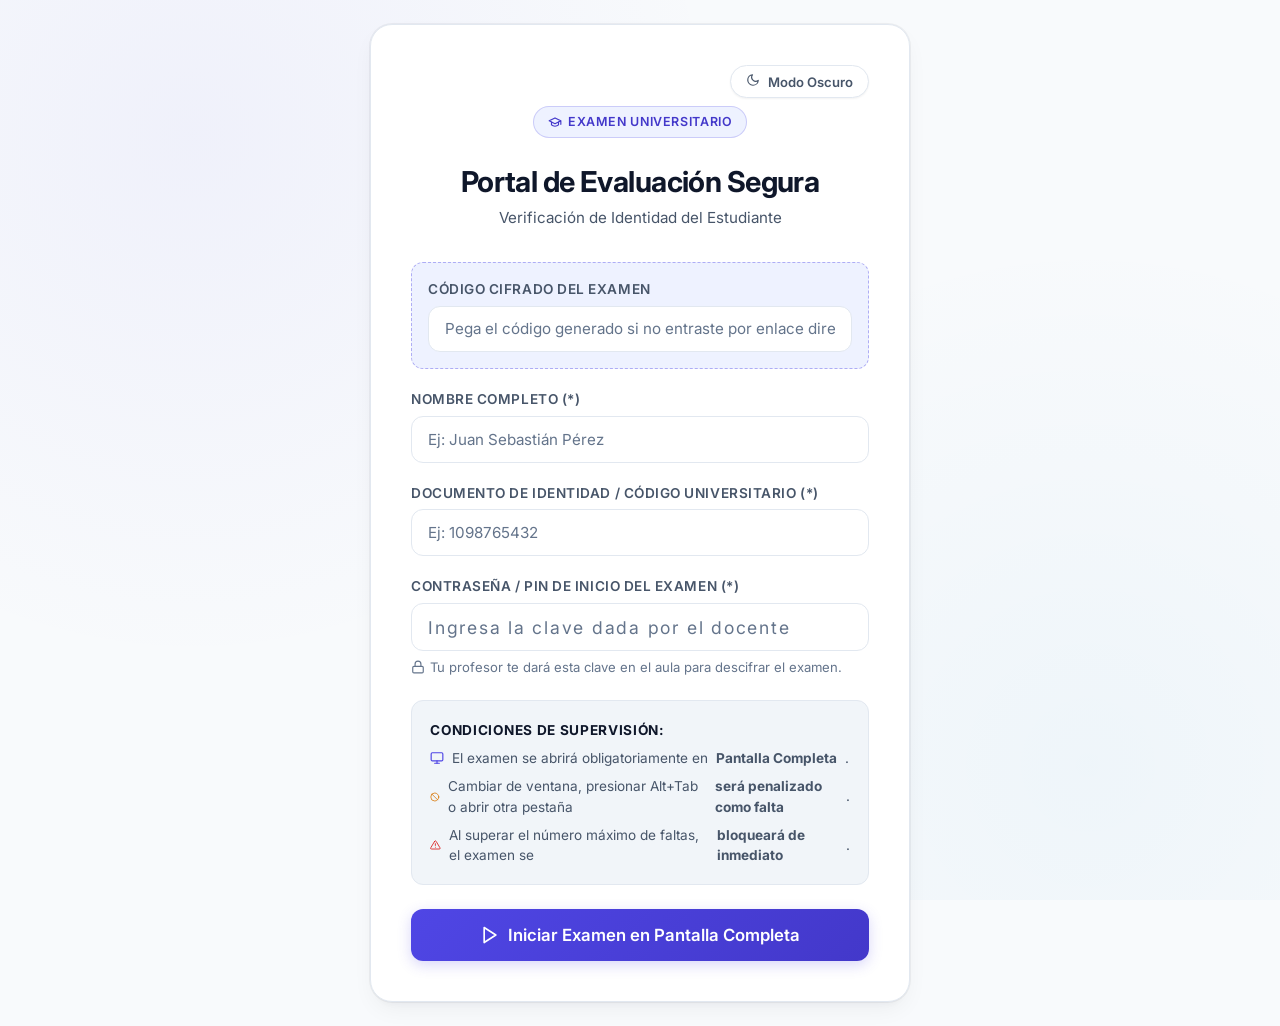
==== commit 540cdfc2: "style: reemplazar emojis por iconos vectoriales SVG minimalistas y profesionales" ====
--- a/index.html
+++ b/index.html
@@ -7,8 +7,8 @@
   <meta http-equiv="Pragma" content="no-cache">
   <meta http-equiv="Expires" content="0">
   <title>Portal de Examen Seguro | Modo Supervisado</title>
-  <link rel="icon" href="data:image/svg+xml,<svg xmlns='http://www.w3.org/2000/svg' viewBox='0 0 24 24'><text y='20' font-size='20'>🛡️</text></svg>">
-  <link rel="stylesheet" href="styles.css?v=3">
+  <link rel="icon" href="data:image/svg+xml,<svg xmlns='http://www.w3.org/2000/svg' viewBox='0 0 24 24' fill='none' stroke='%234f46e5' stroke-width='2' stroke-linecap='round' stroke-linejoin='round'><path d='M12 22s8-4 8-10V5l-8-3-8 3v7c0 6 8 10 8 10z'/></svg>">
+  <link rel="stylesheet" href="styles.css?v=20261020c">
   <link rel="preconnect" href="https://fonts.googleapis.com">
   <link rel="preconnect" href="https://fonts.gstatic.com" crossorigin>
   <link href="https://fonts.googleapis.com/css2?family=Inter:wght@400;500;600;700;800&display=swap" rel="stylesheet">
@@ -28,13 +28,18 @@
     <div class="auth-card">
       <div style="display: flex; justify-content: flex-end; margin-bottom: 0.5rem;">
         <button type="button" class="theme-toggle-btn" id="themeToggleBtnAuth" title="Cambiar a Modo Claro / Oscuro">
-          <span class="theme-toggle-icon">🌙</span>
+          <span class="theme-toggle-icon">
+            <svg width="14" height="14" viewBox="0 0 24 24" fill="none" stroke="currentColor" stroke-width="2" stroke-linecap="round" stroke-linejoin="round"><path d="M21 12.79A9 9 0 1 1 11.21 3 7 7 0 0 0 21 12.79z"></path></svg>
+          </span>
           <span class="theme-toggle-text">Modo Oscuro</span>
         </button>
       </div>
 
       <div style="text-align: center; margin-bottom: 2rem;">
-        <span class="badge" id="examSubjectBadge">🎓 Examen Universitario</span>
+        <span class="badge" id="examSubjectBadge">
+          <svg width="14" height="14" viewBox="0 0 24 24" fill="none" stroke="currentColor" stroke-width="2" stroke-linecap="round" stroke-linejoin="round"><path d="M22 10v6M2 10l10-5 10 5-10 5z"></path><path d="M6 12v5c3 3 9 3 12 0v-5"></path></svg>
+          Examen Universitario
+        </span>
         <h1 id="displayExamTitle" style="font-size: 1.8rem; margin: 0.5rem 0 0.25rem;">Portal de Evaluación Segura</h1>
         <p id="displayExamCourse" style="font-size: 0.95rem; color: var(--text-muted);">Verificación de Identidad del Estudiante</p>
       </div>
@@ -59,23 +64,24 @@
           <label class="form-label" for="studentPin">Contraseña / PIN de Inicio del Examen (*)</label>
           <input type="password" id="studentPin" class="form-input" placeholder="Ingresa la clave dada por el docente" required style="font-size: 1.1rem; letter-spacing: 0.1em;">
           <div class="form-hint">
-            <span>🔑 Tu profesor te dará esta clave en el aula para descifrar el examen.</span>
+            <svg width="14" height="14" viewBox="0 0 24 24" fill="none" stroke="currentColor" stroke-width="2" stroke-linecap="round" stroke-linejoin="round"><rect x="3" y="11" width="18" height="11" rx="2" ry="2"></rect><path d="M7 11V7a5 5 0 0 1 10 0v4"></path></svg>
+            <span>Tu profesor te dará esta clave en el aula para descifrar el examen.</span>
           </div>
         </div>
 
         <div class="info-box">
           <h4 style="font-size: 0.85rem; text-transform: uppercase; letter-spacing: 0.05em; color: var(--text-headings); margin-bottom: 0.5rem;">Condiciones de Supervisión:</h4>
-          <ul style="list-style: none; font-size: 0.85rem; color: var(--text-muted); display: grid; gap: 0.4rem;">
-            <li>🖥️ El examen se abrirá obligatoriamente en <strong>Pantalla Completa</strong>.</li>
-            <li>🚫 Cambiar de ventana, presionar Alt+Tab o abrir otra pestaña <strong>será penalizado como falta</strong>.</li>
-            <li>⚠️ Al superar el número máximo de faltas, el examen se <strong>bloqueará de inmediato</strong>.</li>
+          <ul style="list-style: none; font-size: 0.85rem; color: var(--text-muted); display: grid; gap: 0.5rem;">
+            <li style="display: flex; align-items: center; gap: 0.5rem;"><svg width="14" height="14" viewBox="0 0 24 24" fill="none" stroke="var(--primary)" stroke-width="2" stroke-linecap="round" stroke-linejoin="round"><rect x="2" y="3" width="20" height="14" rx="2" ry="2"></rect><line x1="8" y1="21" x2="16" y2="21"></line><line x1="12" y1="17" x2="12" y2="21"></line></svg> El examen se abrirá obligatoriamente en <strong>Pantalla Completa</strong>.</li>
+            <li style="display: flex; align-items: center; gap: 0.5rem;"><svg width="14" height="14" viewBox="0 0 24 24" fill="none" stroke="var(--warning)" stroke-width="2" stroke-linecap="round" stroke-linejoin="round"><circle cx="12" cy="12" r="10"></circle><line x1="4.93" y1="4.93" x2="19.07" y2="19.07"></line></svg> Cambiar de ventana, presionar Alt+Tab o abrir otra pestaña <strong>será penalizado como falta</strong>.</li>
+            <li style="display: flex; align-items: center; gap: 0.5rem;"><svg width="14" height="14" viewBox="0 0 24 24" fill="none" stroke="var(--danger)" stroke-width="2" stroke-linecap="round" stroke-linejoin="round"><path d="M10.29 3.86L1.82 18a2 2 0 0 0 1.71 3h16.94a2 2 0 0 0 1.71-3L13.71 3.86a2 2 0 0 0-3.42 0z"></path><line x1="12" y1="9" x2="12" y2="13"></line><line x1="12" y1="17" x2="12.01" y2="17"></line></svg> Al superar el número máximo de faltas, el examen se <strong>bloqueará de inmediato</strong>.</li>
           </ul>
         </div>
 
         <div id="authError" class="form-hint" style="color: var(--danger); font-weight: 600; margin-bottom: 1rem; display: none;"></div>
 
         <button type="button" id="btnStartExam" class="btn btn-primary btn-block btn-lg">
-          <svg width="20" height="20" viewBox="0 0 24 24" fill="none" stroke="currentColor" stroke-width="2" stroke-linecap="round" stroke-linejoin="round"><path d="M5 3l14 9-14 9V3z"></path></svg>
+          <svg width="20" height="20" viewBox="0 0 24 24" fill="none" stroke="currentColor" stroke-width="2" stroke-linecap="round" stroke-linejoin="round"><polygon points="5 3 19 12 5 21 5 3"></polygon></svg>
           Iniciar Examen en Pantalla Completa
         </button>
       </form>
@@ -99,7 +105,7 @@
       <div class="hud-center">
         <!-- Temporizador -->
         <div id="timerContainer" class="timer-pill">
-          <span>⏱️</span>
+          <svg width="16" height="16" viewBox="0 0 24 24" fill="none" stroke="currentColor" stroke-width="2" stroke-linecap="round" stroke-linejoin="round"><circle cx="12" cy="12" r="10"></circle><polyline points="12 6 12 12 16 14"></polyline></svg>
           <span id="timerText">--:--</span>
         </div>
 
@@ -117,10 +123,13 @@
           Supervisión Activa
         </span>
         <button type="button" id="btnHudThemeToggle" class="btn btn-secondary" style="padding: 0.35rem 0.65rem; font-size: 0.85rem;" title="Cambiar Tema (Claro / Oscuro)">
-          <span class="theme-hud-icon">🌙</span>
-        </button>
-        <button type="button" id="btnHudFullscreen" class="btn btn-primary" style="padding: 0.35rem 0.75rem; font-size: 0.8rem; display: flex; align-items: center; gap: 4px;">
-          <span>⛶</span> Pantalla Completa
+          <span class="theme-hud-icon">
+            <svg width="14" height="14" viewBox="0 0 24 24" fill="none" stroke="currentColor" stroke-width="2" stroke-linecap="round" stroke-linejoin="round"><path d="M21 12.79A9 9 0 1 1 11.21 3 7 7 0 0 0 21 12.79z"></path></svg>
+          </span>
+        </button>
+        <button type="button" id="btnHudFullscreen" class="btn btn-primary" style="padding: 0.35rem 0.75rem; font-size: 0.8rem; display: flex; align-items: center; gap: 6px;">
+          <svg width="14" height="14" viewBox="0 0 24 24" fill="none" stroke="currentColor" stroke-width="2" stroke-linecap="round" stroke-linejoin="round"><path d="M8 3H5a2 2 0 0 0-2 2v3m18 0V5a2 2 0 0 0-2-2h-3m0 18h3a2 2 0 0 0 2-2v-3M3 16v3a2 2 0 0 0 2 2h3"></path></svg>
+          Pantalla Completa
         </button>
         <button type="button" id="btnFinishExam" class="btn btn-secondary" style="padding: 0.4rem 0.9rem; font-size: 0.85rem;">
           Finalizar
@@ -144,7 +153,9 @@
        ========================================== -->
   <div id="fullscreenEnforcerModal" class="fullscreen-enforcer-overlay hidden">
     <div class="fullscreen-enforcer-card">
-      <div style="font-size: 4rem; margin-bottom: 0.75rem;">🖥️</div>
+      <div class="modal-hero-icon primary">
+        <svg width="32" height="32" viewBox="0 0 24 24" fill="none" stroke="currentColor" stroke-width="2" stroke-linecap="round" stroke-linejoin="round"><rect x="2" y="3" width="20" height="14" rx="2" ry="2"></rect><line x1="8" y1="21" x2="16" y2="21"></line><line x1="12" y1="17" x2="12" y2="21"></line></svg>
+      </div>
       <span class="badge" style="background: var(--primary-light); color: var(--primary-text); border-color: rgba(79,70,229,0.3); margin-bottom: 0.75rem;">
         Modo Supervisado Activo
       </span>
@@ -155,14 +166,15 @@
       </p>
 
       <button type="button" id="btnForceFullscreenNow" class="btn btn-primary btn-lg btn-block" style="font-size: 1.05rem; padding: 0.85rem 1.5rem; display: flex; align-items: center; justify-content: center; gap: 0.5rem;">
-        <svg width="22" height="22" viewBox="0 0 24 24" fill="none" stroke="currentColor" stroke-width="2" stroke-linecap="round" stroke-linejoin="round">
+        <svg width="20" height="20" viewBox="0 0 24 24" fill="none" stroke="currentColor" stroke-width="2" stroke-linecap="round" stroke-linejoin="round">
           <path d="M8 3H5a2 2 0 0 0-2 2v3m18 0V5a2 2 0 0 0-2-2h-3m0 18h3a2 2 0 0 0 2-2v-3M3 16v3a2 2 0 0 0 2 2h3"></path>
         </svg>
         Entrar a Pantalla Completa para Continuar
       </button>
 
       <p class="form-hint" style="text-align: center; justify-content: center; margin-top: 1rem;">
-        💡 Recuerda: si sales de pantalla completa durante el examen, se registrará una falta automática.
+        <svg width="14" height="14" viewBox="0 0 24 24" fill="none" stroke="currentColor" stroke-width="2" stroke-linecap="round" stroke-linejoin="round"><circle cx="12" cy="12" r="10"></circle><line x1="12" y1="16" x2="12" y2="12"></line><line x1="12" y1="8" x2="12.01" y2="8"></line></svg>
+        <span>Recuerda: si sales de pantalla completa durante el examen, se registrará una falta automática.</span>
       </p>
     </div>
   </div>
@@ -172,7 +184,9 @@
        ========================================== -->
   <div id="lockdownModal" class="lockdown-overlay hidden">
     <div class="lockdown-card">
-      <div class="alarm-icon">⚠️</div>
+      <div class="alarm-icon">
+        <svg width="32" height="32" viewBox="0 0 24 24" fill="none" stroke="currentColor" stroke-width="2" stroke-linecap="round" stroke-linejoin="round"><path d="M10.29 3.86L1.82 18a2 2 0 0 0 1.71 3h16.94a2 2 0 0 0 1.71-3L13.71 3.86a2 2 0 0 0-3.42 0z"></path><line x1="12" y1="9" x2="12" y2="13"></line><line x1="12" y1="17" x2="12.01" y2="17"></line></svg>
+      </div>
       <h2 style="font-size: 1.8rem; color: var(--danger); margin-bottom: 0.5rem;">¡Infracción Detectada!</h2>
       <p style="color: var(--text-muted); font-size: 1rem;">
         Has intentado cambiar de ventana, presionar teclas de navegación o salir de la pantalla completa.
@@ -203,7 +217,9 @@
        ========================================== -->
   <div id="permanentLockModal" class="permanent-lock-overlay hidden">
     <div class="permanent-lock-card">
-      <div style="font-size: 4.5rem; margin-bottom: 0.5rem;">🚫</div>
+      <div class="modal-hero-icon danger">
+        <svg width="36" height="36" viewBox="0 0 24 24" fill="none" stroke="currentColor" stroke-width="2" stroke-linecap="round" stroke-linejoin="round"><circle cx="12" cy="12" r="10"></circle><line x1="4.93" y1="4.93" x2="19.07" y2="19.07"></line></svg>
+      </div>
       <h2 style="font-size: 2.1rem; color: var(--danger); margin-bottom: 0.5rem;">Examen Bloqueado y Anulado</h2>
       <p style="color: var(--text-muted); font-size: 1.05rem;">
         Se ha superado el número máximo de faltas permitidas por intento de cambio de pantalla o abandono del examen.
@@ -221,7 +237,7 @@
       </div>
 
       <p style="font-size: 0.9rem; color: var(--text-muted);">
-        ⚠️ El acceso a las preguntas ha sido revocado. Llama inmediatamente a tu profesor y muéstrale esta pantalla para registrar el informe.
+        El acceso a las preguntas ha sido revocado. Llama inmediatamente a tu profesor y muéstrale esta pantalla para registrar el informe.
       </p>
     </div>
   </div>
@@ -231,7 +247,9 @@
        ========================================== -->
   <div id="finishedModal" class="auth-container hidden">
     <div class="auth-card" style="text-align: center;">
-      <div style="font-size: 4rem; color: var(--success); margin-bottom: 1rem;">✅</div>
+      <div class="modal-hero-icon success">
+        <svg width="36" height="36" viewBox="0 0 24 24" fill="none" stroke="currentColor" stroke-width="2.5" stroke-linecap="round" stroke-linejoin="round"><polyline points="20 6 9 17 4 12"></polyline></svg>
+      </div>
       <span class="badge success">Evaluación Finalizada</span>
       <h2 style="font-size: 1.8rem; margin: 0.5rem 0;">¡Examen Concluido!</h2>
       <p style="margin-bottom: 1.5rem;">
@@ -263,17 +281,19 @@
           const icon = authBtn.querySelector('.theme-toggle-icon');
           const text = authBtn.querySelector('.theme-toggle-text');
           if (t === 'dark') {
-            if (icon) icon.textContent = '☀️';
+            if (icon) icon.innerHTML = '<svg width="14" height="14" viewBox="0 0 24 24" fill="none" stroke="currentColor" stroke-width="2" stroke-linecap="round" stroke-linejoin="round"><circle cx="12" cy="12" r="5"></circle><line x1="12" y1="1" x2="12" y2="3"></line><line x1="12" y1="21" x2="12" y2="23"></line><line x1="4.22" y1="4.22" x2="5.64" y2="5.64"></line><line x1="18.36" y1="18.36" x2="19.78" y2="19.78"></line><line x1="1" y1="12" x2="3" y2="12"></line><line x1="21" y1="12" x2="23" y2="12"></line><line x1="4.22" y1="19.78" x2="5.64" y2="18.36"></line><line x1="18.36" y1="5.64" x2="19.78" y2="4.22"></line></svg>';
             if (text) text.textContent = 'Modo Claro';
           } else {
-            if (icon) icon.textContent = '🌙';
+            if (icon) icon.innerHTML = '<svg width="14" height="14" viewBox="0 0 24 24" fill="none" stroke="currentColor" stroke-width="2" stroke-linecap="round" stroke-linejoin="round"><path d="M21 12.79A9 9 0 1 1 11.21 3 7 7 0 0 0 21 12.79z"></path></svg>';
             if (text) text.textContent = 'Modo Oscuro';
           }
         }
         if (hudBtn) {
           const hudIcon = hudBtn.querySelector('.theme-hud-icon');
           if (hudIcon) {
-            hudIcon.textContent = (t === 'dark') ? '☀️' : '🌙';
+            hudIcon.innerHTML = (t === 'dark')
+              ? '<svg width="14" height="14" viewBox="0 0 24 24" fill="none" stroke="currentColor" stroke-width="2" stroke-linecap="round" stroke-linejoin="round"><circle cx="12" cy="12" r="5"></circle><line x1="12" y1="1" x2="12" y2="3"></line><line x1="12" y1="21" x2="12" y2="23"></line><line x1="4.22" y1="4.22" x2="5.64" y2="5.64"></line><line x1="18.36" y1="18.36" x2="19.78" y2="19.78"></line><line x1="1" y1="12" x2="3" y2="12"></line><line x1="21" y1="12" x2="23" y2="12"></line><line x1="4.22" y1="19.78" x2="5.64" y2="18.36"></line><line x1="18.36" y1="5.64" x2="19.78" y2="4.22"></line></svg>'
+              : '<svg width="14" height="14" viewBox="0 0 24 24" fill="none" stroke="currentColor" stroke-width="2" stroke-linecap="round" stroke-linejoin="round"><path d="M21 12.79A9 9 0 1 1 11.21 3 7 7 0 0 0 21 12.79z"></path></svg>';
           }
         }
       }
--- a/styles.css
+++ b/styles.css
@@ -3,7 +3,7 @@
    Diseño Moderno & Elegante - Modo Blanco (Light) & Soporte Modo Oscuro
    =================================================== */
 
-:root {
+:root, [data-theme="light"], html:not([data-theme="dark"]) {
   /* ===================================================
      PALETA MODO BLANCO / CLARO (POR DEFECTO)
      =================================================== */
@@ -754,10 +754,39 @@
   box-shadow: 0 0 50px var(--danger-glow);
 }
 
+.alarm-icon, .modal-hero-icon {
+  width: 64px;
+  height: 64px;
+  border-radius: var(--radius-lg);
+  display: inline-flex;
+  align-items: center;
+  justify-content: center;
+  margin: 0 auto 1.25rem;
+  transition: all var(--transition-smooth);
+}
+
+.modal-hero-icon.danger {
+  background: var(--danger-bg);
+  color: var(--danger);
+  border: 1px solid var(--danger-border);
+}
+
+.modal-hero-icon.primary {
+  background: var(--primary-light);
+  color: var(--primary);
+  border: 1px solid rgba(79, 70, 229, 0.25);
+}
+
+.modal-hero-icon.success {
+  background: var(--success-bg);
+  color: var(--success);
+  border: 1px solid var(--success-border);
+}
+
 .alarm-icon {
-  font-size: 4rem;
-  margin-bottom: 1rem;
-  display: inline-block;
+  background: var(--danger-bg);
+  color: var(--danger);
+  border: 1px solid var(--danger-border);
   animation: bounce 1s infinite alternate;
 }
 
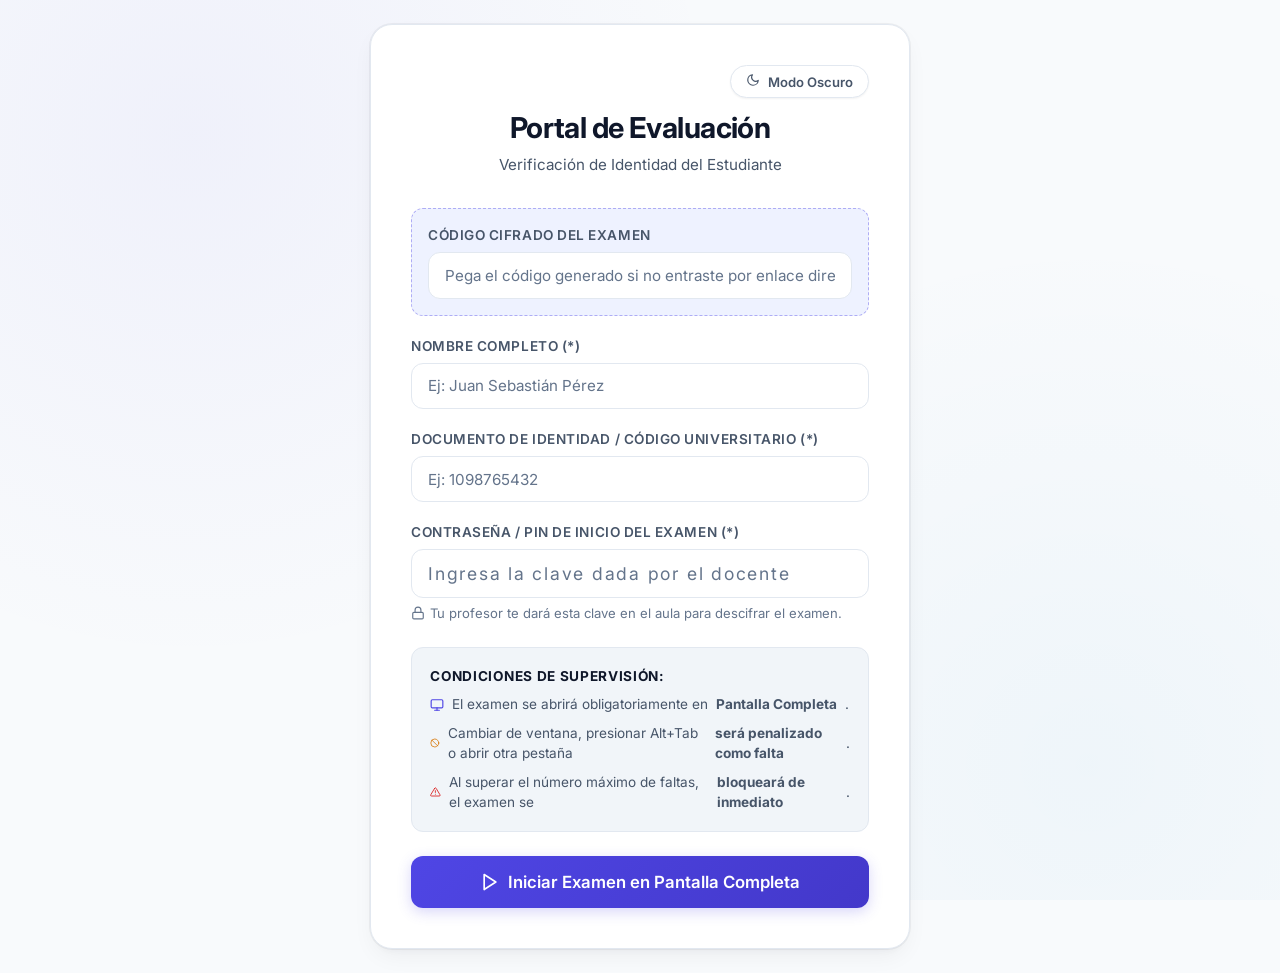
==== commit dd768d67: "update: ajustar texto de titulo y formato en index.html y actualizar README" ====
--- a/index.html
+++ b/index.html
@@ -1,5 +1,6 @@
 <!DOCTYPE html>
 <html lang="es">
+
 <head>
   <meta charset="UTF-8">
   <meta name="viewport" content="width=device-width, initial-scale=1.0">
@@ -7,18 +8,20 @@
   <meta http-equiv="Pragma" content="no-cache">
   <meta http-equiv="Expires" content="0">
   <title>Portal de Examen Seguro | Modo Supervisado</title>
-  <link rel="icon" href="data:image/svg+xml,<svg xmlns='http://www.w3.org/2000/svg' viewBox='0 0 24 24' fill='none' stroke='%234f46e5' stroke-width='2' stroke-linecap='round' stroke-linejoin='round'><path d='M12 22s8-4 8-10V5l-8-3-8 3v7c0 6 8 10 8 10z'/></svg>">
+  <link rel="icon"
+    href="data:image/svg+xml,<svg xmlns='http://www.w3.org/2000/svg' viewBox='0 0 24 24' fill='none' stroke='%234f46e5' stroke-width='2' stroke-linecap='round' stroke-linejoin='round'><path d='M12 22s8-4 8-10V5l-8-3-8 3v7c0 6 8 10 8 10z'/></svg>">
   <link rel="stylesheet" href="styles.css?v=20261020c">
   <link rel="preconnect" href="https://fonts.googleapis.com">
   <link rel="preconnect" href="https://fonts.gstatic.com" crossorigin>
   <link href="https://fonts.googleapis.com/css2?family=Inter:wght@400;500;600;700;800&display=swap" rel="stylesheet">
   <script>
-    (function() {
+    (function () {
       const theme = localStorage.getItem('app-theme') || 'light';
       document.documentElement.setAttribute('data-theme', theme);
     })();
   </script>
 </head>
+
 <body>
 
   <!-- ==========================================
@@ -29,30 +32,33 @@
       <div style="display: flex; justify-content: flex-end; margin-bottom: 0.5rem;">
         <button type="button" class="theme-toggle-btn" id="themeToggleBtnAuth" title="Cambiar a Modo Claro / Oscuro">
           <span class="theme-toggle-icon">
-            <svg width="14" height="14" viewBox="0 0 24 24" fill="none" stroke="currentColor" stroke-width="2" stroke-linecap="round" stroke-linejoin="round"><path d="M21 12.79A9 9 0 1 1 11.21 3 7 7 0 0 0 21 12.79z"></path></svg>
+            <svg width="14" height="14" viewBox="0 0 24 24" fill="none" stroke="currentColor" stroke-width="2"
+              stroke-linecap="round" stroke-linejoin="round">
+              <path d="M21 12.79A9 9 0 1 1 11.21 3 7 7 0 0 0 21 12.79z"></path>
+            </svg>
           </span>
           <span class="theme-toggle-text">Modo Oscuro</span>
         </button>
       </div>
 
       <div style="text-align: center; margin-bottom: 2rem;">
-        <span class="badge" id="examSubjectBadge">
-          <svg width="14" height="14" viewBox="0 0 24 24" fill="none" stroke="currentColor" stroke-width="2" stroke-linecap="round" stroke-linejoin="round"><path d="M22 10v6M2 10l10-5 10 5-10 5z"></path><path d="M6 12v5c3 3 9 3 12 0v-5"></path></svg>
-          Examen Universitario
-        </span>
-        <h1 id="displayExamTitle" style="font-size: 1.8rem; margin: 0.5rem 0 0.25rem;">Portal de Evaluación Segura</h1>
-        <p id="displayExamCourse" style="font-size: 0.95rem; color: var(--text-muted);">Verificación de Identidad del Estudiante</p>
-      </div>
-
-      <div id="manualPayloadSection" class="form-group hidden" style="background: var(--primary-light); padding: 1rem; border-radius: var(--radius-md); border: 1px dashed rgba(79,70,229,0.4);">
+        <h1 id="displayExamTitle" style="font-size: 1.8rem; margin: 0.5rem 0 0.25rem;">Portal de Evaluación</h1>
+        <p id="displayExamCourse" style="font-size: 0.95rem; color: var(--text-muted);">Verificación de Identidad del
+          Estudiante</p>
+      </div>
+
+      <div id="manualPayloadSection" class="form-group hidden"
+        style="background: var(--primary-light); padding: 1rem; border-radius: var(--radius-md); border: 1px dashed rgba(79,70,229,0.4);">
         <label class="form-label" for="manualPayloadInput">Código Cifrado del Examen</label>
-        <input type="text" id="manualPayloadInput" class="form-input" placeholder="Pega el código generado si no entraste por enlace directo">
+        <input type="text" id="manualPayloadInput" class="form-input"
+          placeholder="Pega el código generado si no entraste por enlace directo">
       </div>
 
       <form id="startExamForm">
         <div class="form-group">
           <label class="form-label" for="studentName">Nombre Completo (*)</label>
-          <input type="text" id="studentName" class="form-input" placeholder="Ej: Juan Sebastián Pérez" required autocomplete="name">
+          <input type="text" id="studentName" class="form-input" placeholder="Ej: Juan Sebastián Pérez" required
+            autocomplete="name">
         </div>
 
         <div class="form-group">
@@ -62,26 +68,53 @@
 
         <div class="form-group">
           <label class="form-label" for="studentPin">Contraseña / PIN de Inicio del Examen (*)</label>
-          <input type="password" id="studentPin" class="form-input" placeholder="Ingresa la clave dada por el docente" required style="font-size: 1.1rem; letter-spacing: 0.1em;">
+          <input type="password" id="studentPin" class="form-input" placeholder="Ingresa la clave dada por el docente"
+            required style="font-size: 1.1rem; letter-spacing: 0.1em;">
           <div class="form-hint">
-            <svg width="14" height="14" viewBox="0 0 24 24" fill="none" stroke="currentColor" stroke-width="2" stroke-linecap="round" stroke-linejoin="round"><rect x="3" y="11" width="18" height="11" rx="2" ry="2"></rect><path d="M7 11V7a5 5 0 0 1 10 0v4"></path></svg>
+            <svg width="14" height="14" viewBox="0 0 24 24" fill="none" stroke="currentColor" stroke-width="2"
+              stroke-linecap="round" stroke-linejoin="round">
+              <rect x="3" y="11" width="18" height="11" rx="2" ry="2"></rect>
+              <path d="M7 11V7a5 5 0 0 1 10 0v4"></path>
+            </svg>
             <span>Tu profesor te dará esta clave en el aula para descifrar el examen.</span>
           </div>
         </div>
 
         <div class="info-box">
-          <h4 style="font-size: 0.85rem; text-transform: uppercase; letter-spacing: 0.05em; color: var(--text-headings); margin-bottom: 0.5rem;">Condiciones de Supervisión:</h4>
+          <h4
+            style="font-size: 0.85rem; text-transform: uppercase; letter-spacing: 0.05em; color: var(--text-headings); margin-bottom: 0.5rem;">
+            Condiciones de Supervisión:</h4>
           <ul style="list-style: none; font-size: 0.85rem; color: var(--text-muted); display: grid; gap: 0.5rem;">
-            <li style="display: flex; align-items: center; gap: 0.5rem;"><svg width="14" height="14" viewBox="0 0 24 24" fill="none" stroke="var(--primary)" stroke-width="2" stroke-linecap="round" stroke-linejoin="round"><rect x="2" y="3" width="20" height="14" rx="2" ry="2"></rect><line x1="8" y1="21" x2="16" y2="21"></line><line x1="12" y1="17" x2="12" y2="21"></line></svg> El examen se abrirá obligatoriamente en <strong>Pantalla Completa</strong>.</li>
-            <li style="display: flex; align-items: center; gap: 0.5rem;"><svg width="14" height="14" viewBox="0 0 24 24" fill="none" stroke="var(--warning)" stroke-width="2" stroke-linecap="round" stroke-linejoin="round"><circle cx="12" cy="12" r="10"></circle><line x1="4.93" y1="4.93" x2="19.07" y2="19.07"></line></svg> Cambiar de ventana, presionar Alt+Tab o abrir otra pestaña <strong>será penalizado como falta</strong>.</li>
-            <li style="display: flex; align-items: center; gap: 0.5rem;"><svg width="14" height="14" viewBox="0 0 24 24" fill="none" stroke="var(--danger)" stroke-width="2" stroke-linecap="round" stroke-linejoin="round"><path d="M10.29 3.86L1.82 18a2 2 0 0 0 1.71 3h16.94a2 2 0 0 0 1.71-3L13.71 3.86a2 2 0 0 0-3.42 0z"></path><line x1="12" y1="9" x2="12" y2="13"></line><line x1="12" y1="17" x2="12.01" y2="17"></line></svg> Al superar el número máximo de faltas, el examen se <strong>bloqueará de inmediato</strong>.</li>
+            <li style="display: flex; align-items: center; gap: 0.5rem;"><svg width="14" height="14" viewBox="0 0 24 24"
+                fill="none" stroke="var(--primary)" stroke-width="2" stroke-linecap="round" stroke-linejoin="round">
+                <rect x="2" y="3" width="20" height="14" rx="2" ry="2"></rect>
+                <line x1="8" y1="21" x2="16" y2="21"></line>
+                <line x1="12" y1="17" x2="12" y2="21"></line>
+              </svg> El examen se abrirá obligatoriamente en <strong>Pantalla Completa</strong>.</li>
+            <li style="display: flex; align-items: center; gap: 0.5rem;"><svg width="14" height="14" viewBox="0 0 24 24"
+                fill="none" stroke="var(--warning)" stroke-width="2" stroke-linecap="round" stroke-linejoin="round">
+                <circle cx="12" cy="12" r="10"></circle>
+                <line x1="4.93" y1="4.93" x2="19.07" y2="19.07"></line>
+              </svg> Cambiar de ventana, presionar Alt+Tab o abrir otra pestaña <strong>será penalizado como
+                falta</strong>.</li>
+            <li style="display: flex; align-items: center; gap: 0.5rem;"><svg width="14" height="14" viewBox="0 0 24 24"
+                fill="none" stroke="var(--danger)" stroke-width="2" stroke-linecap="round" stroke-linejoin="round">
+                <path d="M10.29 3.86L1.82 18a2 2 0 0 0 1.71 3h16.94a2 2 0 0 0 1.71-3L13.71 3.86a2 2 0 0 0-3.42 0z">
+                </path>
+                <line x1="12" y1="9" x2="12" y2="13"></line>
+                <line x1="12" y1="17" x2="12.01" y2="17"></line>
+              </svg> Al superar el número máximo de faltas, el examen se <strong>bloqueará de inmediato</strong>.</li>
           </ul>
         </div>
 
-        <div id="authError" class="form-hint" style="color: var(--danger); font-weight: 600; margin-bottom: 1rem; display: none;"></div>
+        <div id="authError" class="form-hint"
+          style="color: var(--danger); font-weight: 600; margin-bottom: 1rem; display: none;"></div>
 
         <button type="button" id="btnStartExam" class="btn btn-primary btn-block btn-lg">
-          <svg width="20" height="20" viewBox="0 0 24 24" fill="none" stroke="currentColor" stroke-width="2" stroke-linecap="round" stroke-linejoin="round"><polygon points="5 3 19 12 5 21 5 3"></polygon></svg>
+          <svg width="20" height="20" viewBox="0 0 24 24" fill="none" stroke="currentColor" stroke-width="2"
+            stroke-linecap="round" stroke-linejoin="round">
+            <polygon points="5 3 19 12 5 21 5 3"></polygon>
+          </svg>
           Iniciar Examen en Pantalla Completa
         </button>
       </form>
@@ -105,7 +138,11 @@
       <div class="hud-center">
         <!-- Temporizador -->
         <div id="timerContainer" class="timer-pill">
-          <svg width="16" height="16" viewBox="0 0 24 24" fill="none" stroke="currentColor" stroke-width="2" stroke-linecap="round" stroke-linejoin="round"><circle cx="12" cy="12" r="10"></circle><polyline points="12 6 12 12 16 14"></polyline></svg>
+          <svg width="16" height="16" viewBox="0 0 24 24" fill="none" stroke="currentColor" stroke-width="2"
+            stroke-linecap="round" stroke-linejoin="round">
+            <circle cx="12" cy="12" r="10"></circle>
+            <polyline points="12 6 12 12 16 14"></polyline>
+          </svg>
           <span id="timerText">--:--</span>
         </div>
 
@@ -119,19 +156,30 @@
 
       <div style="display: flex; align-items: center; gap: 0.6rem;">
         <span class="badge success" style="margin-bottom: 0;">
-          <span style="width: 8px; height: 8px; border-radius: 50%; background: var(--success); display: inline-block;"></span>
+          <span
+            style="width: 8px; height: 8px; border-radius: 50%; background: var(--success); display: inline-block;"></span>
           Supervisión Activa
         </span>
-        <button type="button" id="btnHudThemeToggle" class="btn btn-secondary" style="padding: 0.35rem 0.65rem; font-size: 0.85rem;" title="Cambiar Tema (Claro / Oscuro)">
+        <button type="button" id="btnHudThemeToggle" class="btn btn-secondary"
+          style="padding: 0.35rem 0.65rem; font-size: 0.85rem;" title="Cambiar Tema (Claro / Oscuro)">
           <span class="theme-hud-icon">
-            <svg width="14" height="14" viewBox="0 0 24 24" fill="none" stroke="currentColor" stroke-width="2" stroke-linecap="round" stroke-linejoin="round"><path d="M21 12.79A9 9 0 1 1 11.21 3 7 7 0 0 0 21 12.79z"></path></svg>
+            <svg width="14" height="14" viewBox="0 0 24 24" fill="none" stroke="currentColor" stroke-width="2"
+              stroke-linecap="round" stroke-linejoin="round">
+              <path d="M21 12.79A9 9 0 1 1 11.21 3 7 7 0 0 0 21 12.79z"></path>
+            </svg>
           </span>
         </button>
-        <button type="button" id="btnHudFullscreen" class="btn btn-primary" style="padding: 0.35rem 0.75rem; font-size: 0.8rem; display: flex; align-items: center; gap: 6px;">
-          <svg width="14" height="14" viewBox="0 0 24 24" fill="none" stroke="currentColor" stroke-width="2" stroke-linecap="round" stroke-linejoin="round"><path d="M8 3H5a2 2 0 0 0-2 2v3m18 0V5a2 2 0 0 0-2-2h-3m0 18h3a2 2 0 0 0 2-2v-3M3 16v3a2 2 0 0 0 2 2h3"></path></svg>
+        <button type="button" id="btnHudFullscreen" class="btn btn-primary"
+          style="padding: 0.35rem 0.75rem; font-size: 0.8rem; display: flex; align-items: center; gap: 6px;">
+          <svg width="14" height="14" viewBox="0 0 24 24" fill="none" stroke="currentColor" stroke-width="2"
+            stroke-linecap="round" stroke-linejoin="round">
+            <path d="M8 3H5a2 2 0 0 0-2 2v3m18 0V5a2 2 0 0 0-2-2h-3m0 18h3a2 2 0 0 0 2-2v-3M3 16v3a2 2 0 0 0 2 2h3">
+            </path>
+          </svg>
           Pantalla Completa
         </button>
-        <button type="button" id="btnFinishExam" class="btn btn-secondary" style="padding: 0.4rem 0.9rem; font-size: 0.85rem;">
+        <button type="button" id="btnFinishExam" class="btn btn-secondary"
+          style="padding: 0.4rem 0.9rem; font-size: 0.85rem;">
           Finalizar
         </button>
       </div>
@@ -139,12 +187,8 @@
 
     <!-- Contenedor del Formulario Embebido de Google Forms -->
     <main class="iframe-container" id="iframeWrapper">
-      <iframe 
-        id="examIframe" 
-        class="exam-iframe" 
-        src="about:blank"
-        allow="accelerometer; autoplay; encrypted-media; gyroscope; picture-in-picture; fullscreen"
-      ></iframe>
+      <iframe id="examIframe" class="exam-iframe" src="about:blank"
+        allow="accelerometer; autoplay; encrypted-media; gyroscope; picture-in-picture; fullscreen"></iframe>
     </main>
   </div>
 
@@ -154,26 +198,42 @@
   <div id="fullscreenEnforcerModal" class="fullscreen-enforcer-overlay hidden">
     <div class="fullscreen-enforcer-card">
       <div class="modal-hero-icon primary">
-        <svg width="32" height="32" viewBox="0 0 24 24" fill="none" stroke="currentColor" stroke-width="2" stroke-linecap="round" stroke-linejoin="round"><rect x="2" y="3" width="20" height="14" rx="2" ry="2"></rect><line x1="8" y1="21" x2="16" y2="21"></line><line x1="12" y1="17" x2="12" y2="21"></line></svg>
-      </div>
-      <span class="badge" style="background: var(--primary-light); color: var(--primary-text); border-color: rgba(79,70,229,0.3); margin-bottom: 0.75rem;">
+        <svg width="32" height="32" viewBox="0 0 24 24" fill="none" stroke="currentColor" stroke-width="2"
+          stroke-linecap="round" stroke-linejoin="round">
+          <rect x="2" y="3" width="20" height="14" rx="2" ry="2"></rect>
+          <line x1="8" y1="21" x2="16" y2="21"></line>
+          <line x1="12" y1="17" x2="12" y2="21"></line>
+        </svg>
+      </div>
+      <span class="badge"
+        style="background: var(--primary-light); color: var(--primary-text); border-color: rgba(79,70,229,0.3); margin-bottom: 0.75rem;">
         Modo Supervisado Activo
       </span>
-      <h2 style="font-size: 1.8rem; color: var(--text-headings); margin-bottom: 0.5rem;">Pantalla Completa Obligatoria</h2>
+      <h2 style="font-size: 1.8rem; color: var(--text-headings); margin-bottom: 0.5rem;">Pantalla Completa Obligatoria
+      </h2>
       <p style="color: var(--text-muted); font-size: 0.95rem; margin-bottom: 1.5rem; line-height: 1.6;">
-        Para presentar tu examen y mantener la supervisión antifraude, este sistema <strong>exige estar en Pantalla Completa</strong>.<br>
+        Para presentar tu examen y mantener la supervisión antifraude, este sistema <strong>exige estar en Pantalla
+          Completa</strong>.<br>
         Las preguntas permanecerán bloqueadas y ocultas hasta que actives la pantalla completa.
       </p>
 
-      <button type="button" id="btnForceFullscreenNow" class="btn btn-primary btn-lg btn-block" style="font-size: 1.05rem; padding: 0.85rem 1.5rem; display: flex; align-items: center; justify-content: center; gap: 0.5rem;">
-        <svg width="20" height="20" viewBox="0 0 24 24" fill="none" stroke="currentColor" stroke-width="2" stroke-linecap="round" stroke-linejoin="round">
-          <path d="M8 3H5a2 2 0 0 0-2 2v3m18 0V5a2 2 0 0 0-2-2h-3m0 18h3a2 2 0 0 0 2-2v-3M3 16v3a2 2 0 0 0 2 2h3"></path>
+      <button type="button" id="btnForceFullscreenNow" class="btn btn-primary btn-lg btn-block"
+        style="font-size: 1.05rem; padding: 0.85rem 1.5rem; display: flex; align-items: center; justify-content: center; gap: 0.5rem;">
+        <svg width="20" height="20" viewBox="0 0 24 24" fill="none" stroke="currentColor" stroke-width="2"
+          stroke-linecap="round" stroke-linejoin="round">
+          <path d="M8 3H5a2 2 0 0 0-2 2v3m18 0V5a2 2 0 0 0-2-2h-3m0 18h3a2 2 0 0 0 2-2v-3M3 16v3a2 2 0 0 0 2 2h3">
+          </path>
         </svg>
         Entrar a Pantalla Completa para Continuar
       </button>
 
       <p class="form-hint" style="text-align: center; justify-content: center; margin-top: 1rem;">
-        <svg width="14" height="14" viewBox="0 0 24 24" fill="none" stroke="currentColor" stroke-width="2" stroke-linecap="round" stroke-linejoin="round"><circle cx="12" cy="12" r="10"></circle><line x1="12" y1="16" x2="12" y2="12"></line><line x1="12" y1="8" x2="12.01" y2="8"></line></svg>
+        <svg width="14" height="14" viewBox="0 0 24 24" fill="none" stroke="currentColor" stroke-width="2"
+          stroke-linecap="round" stroke-linejoin="round">
+          <circle cx="12" cy="12" r="10"></circle>
+          <line x1="12" y1="16" x2="12" y2="12"></line>
+          <line x1="12" y1="8" x2="12.01" y2="8"></line>
+        </svg>
         <span>Recuerda: si sales de pantalla completa durante el examen, se registrará una falta automática.</span>
       </p>
     </div>
@@ -185,7 +245,12 @@
   <div id="lockdownModal" class="lockdown-overlay hidden">
     <div class="lockdown-card">
       <div class="alarm-icon">
-        <svg width="32" height="32" viewBox="0 0 24 24" fill="none" stroke="currentColor" stroke-width="2" stroke-linecap="round" stroke-linejoin="round"><path d="M10.29 3.86L1.82 18a2 2 0 0 0 1.71 3h16.94a2 2 0 0 0 1.71-3L13.71 3.86a2 2 0 0 0-3.42 0z"></path><line x1="12" y1="9" x2="12" y2="13"></line><line x1="12" y1="17" x2="12.01" y2="17"></line></svg>
+        <svg width="32" height="32" viewBox="0 0 24 24" fill="none" stroke="currentColor" stroke-width="2"
+          stroke-linecap="round" stroke-linejoin="round">
+          <path d="M10.29 3.86L1.82 18a2 2 0 0 0 1.71 3h16.94a2 2 0 0 0 1.71-3L13.71 3.86a2 2 0 0 0-3.42 0z"></path>
+          <line x1="12" y1="9" x2="12" y2="13"></line>
+          <line x1="12" y1="17" x2="12.01" y2="17"></line>
+        </svg>
       </div>
       <h2 style="font-size: 1.8rem; color: var(--danger); margin-bottom: 0.5rem;">¡Infracción Detectada!</h2>
       <p style="color: var(--text-muted); font-size: 1rem;">
@@ -197,13 +262,15 @@
           <span id="strikeModalBadge" style="color: var(--danger); font-weight: 700;">Falta acumulada: 1</span>
           <span id="strikeModalLimit" style="color: var(--text-subtle);">Límite permitido: 3</span>
         </div>
-        <div id="lastInfractionReason" style="font-size: 0.85rem; color: var(--danger-text); font-weight: 600; margin-bottom: 0.5rem;"></div>
+        <div id="lastInfractionReason"
+          style="font-size: 0.85rem; color: var(--danger-text); font-weight: 600; margin-bottom: 0.5rem;"></div>
         <div style="font-size: 0.75rem; color: var(--text-subtle);">Historial de incidentes:</div>
         <ul id="incidentLogList" class="event-list"></ul>
       </div>
 
       <p style="font-size: 0.88rem; color: var(--text-muted); margin-bottom: 1.5rem;">
-        Para continuar con el examen, debes regresar inmediatamente a <strong>Pantalla Completa</strong>. Si alcanzas el límite de faltas, el examen será <strong>anulado automáticamente</strong>.
+        Para continuar con el examen, debes regresar inmediatamente a <strong>Pantalla Completa</strong>. Si alcanzas el
+        límite de faltas, el examen será <strong>anulado automáticamente</strong>.
       </p>
 
       <button type="button" id="btnResumeExam" class="btn btn-danger btn-lg btn-block">
@@ -218,7 +285,11 @@
   <div id="permanentLockModal" class="permanent-lock-overlay hidden">
     <div class="permanent-lock-card">
       <div class="modal-hero-icon danger">
-        <svg width="36" height="36" viewBox="0 0 24 24" fill="none" stroke="currentColor" stroke-width="2" stroke-linecap="round" stroke-linejoin="round"><circle cx="12" cy="12" r="10"></circle><line x1="4.93" y1="4.93" x2="19.07" y2="19.07"></line></svg>
+        <svg width="36" height="36" viewBox="0 0 24 24" fill="none" stroke="currentColor" stroke-width="2"
+          stroke-linecap="round" stroke-linejoin="round">
+          <circle cx="12" cy="12" r="10"></circle>
+          <line x1="4.93" y1="4.93" x2="19.07" y2="19.07"></line>
+        </svg>
       </div>
       <h2 style="font-size: 2.1rem; color: var(--danger); margin-bottom: 0.5rem;">Examen Bloqueado y Anulado</h2>
       <p style="color: var(--text-muted); font-size: 1.05rem;">
@@ -226,18 +297,22 @@
       </p>
 
       <div class="audit-box">
-        <div style="font-weight: bold; color: var(--text-headings); margin-bottom: 0.5rem; border-bottom: 1px solid var(--border-color); padding-bottom: 0.3rem;">
+        <div
+          style="font-weight: bold; color: var(--text-headings); margin-bottom: 0.5rem; border-bottom: 1px solid var(--border-color); padding-bottom: 0.3rem;">
           Registro Oficial de Infracciones:
         </div>
         <div id="auditStudentInfo" style="margin-bottom: 0.5rem; color: var(--text-muted);"></div>
         <div id="auditEventsList"></div>
-        <div style="margin-top: 0.75rem; padding-top: 0.5rem; border-top: 1px dashed var(--border-color); font-size: 0.75rem; color: var(--text-subtle);">
-          Código de Verificación Antifraude: <span id="auditSecurityHash" style="color: var(--danger); font-weight: 700; word-break: break-all;"></span>
+        <div
+          style="margin-top: 0.75rem; padding-top: 0.5rem; border-top: 1px dashed var(--border-color); font-size: 0.75rem; color: var(--text-subtle);">
+          Código de Verificación Antifraude: <span id="auditSecurityHash"
+            style="color: var(--danger); font-weight: 700; word-break: break-all;"></span>
         </div>
       </div>
 
       <p style="font-size: 0.9rem; color: var(--text-muted);">
-        El acceso a las preguntas ha sido revocado. Llama inmediatamente a tu profesor y muéstrale esta pantalla para registrar el informe.
+        El acceso a las preguntas ha sido revocado. Llama inmediatamente a tu profesor y muéstrale esta pantalla para
+        registrar el informe.
       </p>
     </div>
   </div>
@@ -248,18 +323,24 @@
   <div id="finishedModal" class="auth-container hidden">
     <div class="auth-card" style="text-align: center;">
       <div class="modal-hero-icon success">
-        <svg width="36" height="36" viewBox="0 0 24 24" fill="none" stroke="currentColor" stroke-width="2.5" stroke-linecap="round" stroke-linejoin="round"><polyline points="20 6 9 17 4 12"></polyline></svg>
+        <svg width="36" height="36" viewBox="0 0 24 24" fill="none" stroke="currentColor" stroke-width="2.5"
+          stroke-linecap="round" stroke-linejoin="round">
+          <polyline points="20 6 9 17 4 12"></polyline>
+        </svg>
       </div>
       <span class="badge success">Evaluación Finalizada</span>
       <h2 style="font-size: 1.8rem; margin: 0.5rem 0;">¡Examen Concluido!</h2>
       <p style="margin-bottom: 1.5rem;">
-        Tu sesión ha finalizado. Si enviaste tus respuestas en el formulario de Google Forms, tu docente ya tiene tu entrega registrada.
+        Tu sesión ha finalizado. Si enviaste tus respuestas en el formulario de Google Forms, tu docente ya tiene tu
+        entrega registrada.
       </p>
 
       <div class="info-box" style="margin-bottom: 1.5rem; text-align: left; font-size: 0.9rem;">
         <div style="margin-bottom: 0.4rem;"><strong>Estudiante:</strong> <span id="summaryStudentName"></span></div>
-        <div style="margin-bottom: 0.4rem;"><strong>Documento / Código:</strong> <span id="summaryStudentId"></span></div>
-        <div style="margin-bottom: 0.4rem;"><strong>Faltas registradas:</strong> <span id="summaryStrikes" style="font-weight: bold; color: var(--success);">0 infracciones (Excelente)</span></div>
+        <div style="margin-bottom: 0.4rem;"><strong>Documento / Código:</strong> <span id="summaryStudentId"></span>
+        </div>
+        <div style="margin-bottom: 0.4rem;"><strong>Faltas registradas:</strong> <span id="summaryStrikes"
+            style="font-weight: bold; color: var(--success);">0 infracciones (Excelente)</span></div>
       </div>
 
       <p class="form-hint" style="text-align: center; justify-content: center;">
@@ -314,4 +395,5 @@
     })();
   </script>
 </body>
-</html>
+
+</html>
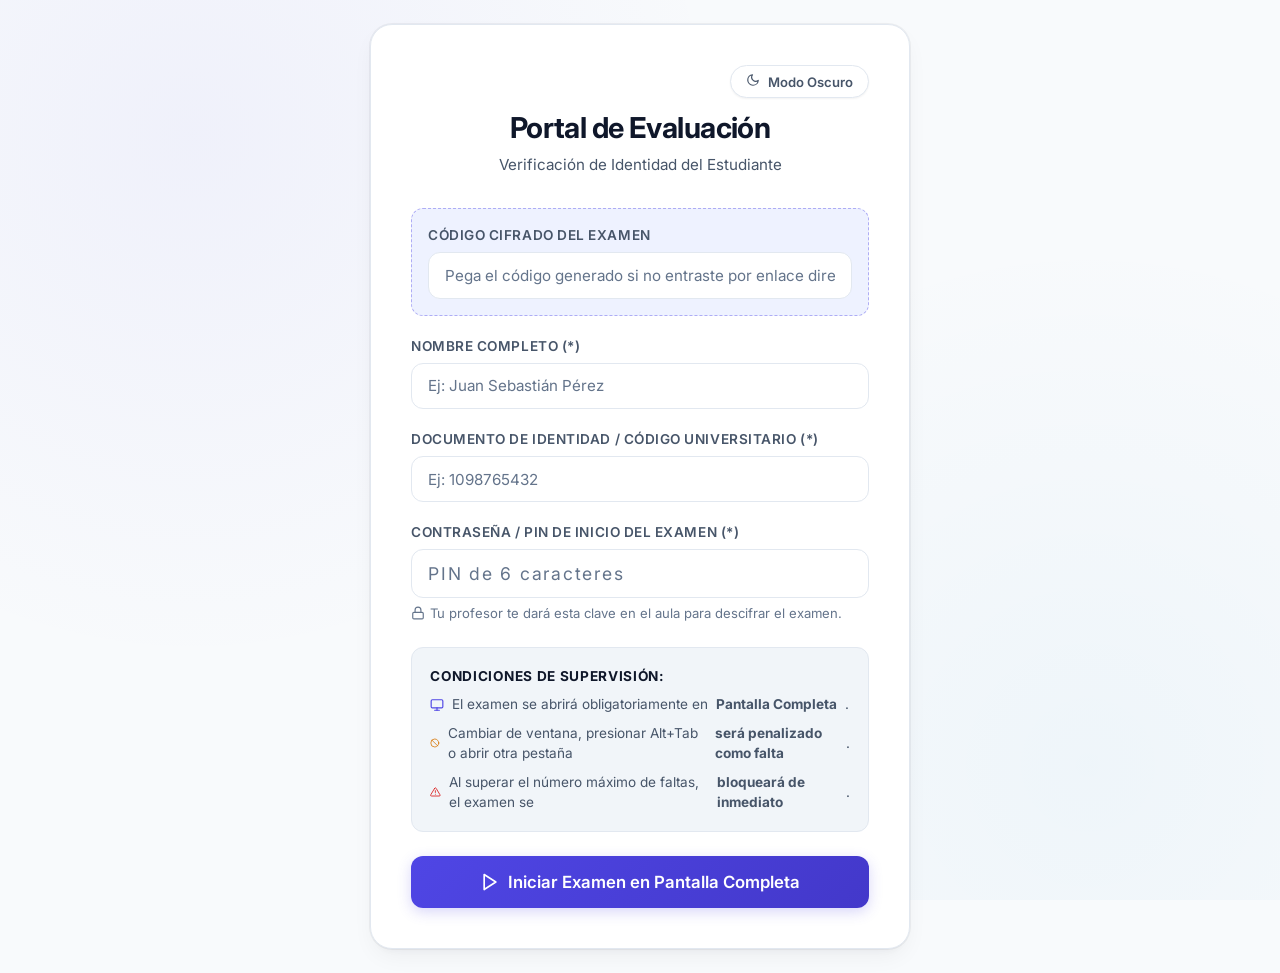
==== commit f5d15b60: "ui: set exam PIN length to six characters" ====
--- a/index.html
+++ b/index.html
@@ -68,7 +68,7 @@
 
         <div class="form-group">
           <label class="form-label" for="studentPin">Contraseña / PIN de Inicio del Examen (*)</label>
-          <input type="password" id="studentPin" class="form-input" placeholder="Ingresa la clave dada por el docente"
+          <input type="password" id="studentPin" class="form-input" placeholder="PIN de 6 caracteres"
             required style="font-size: 1.1rem; letter-spacing: 0.1em;">
           <div class="form-hint">
             <svg width="14" height="14" viewBox="0 0 24 24" fill="none" stroke="currentColor" stroke-width="2"
@@ -212,7 +212,7 @@
       <h2 style="font-size: 1.8rem; color: var(--text-headings); margin-bottom: 0.5rem;">Pantalla Completa Obligatoria
       </h2>
       <p style="color: var(--text-muted); font-size: 0.95rem; margin-bottom: 1.5rem; line-height: 1.6;">
-        Para presentar tu examen y mantener la supervisión antifraude, este sistema <strong>exige estar en Pantalla
+        Para abrir el formulario en este portal, el sistema <strong>solicita Pantalla
           Completa</strong>.<br>
         Las preguntas permanecerán bloqueadas y ocultas hasta que actives la pantalla completa.
       </p>
@@ -291,7 +291,7 @@
           <line x1="4.93" y1="4.93" x2="19.07" y2="19.07"></line>
         </svg>
       </div>
-      <h2 style="font-size: 2.1rem; color: var(--danger); margin-bottom: 0.5rem;">Examen Bloqueado y Anulado</h2>
+      <h2 style="font-size: 2.1rem; color: var(--danger); margin-bottom: 0.5rem;">Acceso a este portal bloqueado</h2>
       <p style="color: var(--text-muted); font-size: 1.05rem;">
         Se ha superado el número máximo de faltas permitidas por intento de cambio de pantalla o abandono del examen.
       </p>
@@ -299,20 +299,20 @@
       <div class="audit-box">
         <div
           style="font-weight: bold; color: var(--text-headings); margin-bottom: 0.5rem; border-bottom: 1px solid var(--border-color); padding-bottom: 0.3rem;">
-          Registro Oficial de Infracciones:
+          Registro local de infracciones (no verificado):
         </div>
         <div id="auditStudentInfo" style="margin-bottom: 0.5rem; color: var(--text-muted);"></div>
         <div id="auditEventsList"></div>
         <div
           style="margin-top: 0.75rem; padding-top: 0.5rem; border-top: 1px dashed var(--border-color); font-size: 0.75rem; color: var(--text-subtle);">
-          Código de Verificación Antifraude: <span id="auditSecurityHash"
+          Integridad del reporte: <span id="auditSecurityHash"
             style="color: var(--danger); font-weight: 700; word-break: break-all;"></span>
         </div>
       </div>
 
       <p style="font-size: 0.9rem; color: var(--text-muted);">
-        El acceso a las preguntas ha sido revocado. Llama inmediatamente a tu profesor y muéstrale esta pantalla para
-        registrar el informe.
+        Este portal ocultó el formulario en este navegador. El registro mostrado se genera localmente y no constituye
+        una prueba verificada por el sistema. Contacta a tu profesor para revisar lo sucedido.
       </p>
     </div>
   </div>
@@ -396,4 +396,4 @@
   </script>
 </body>
 
-</html>+</html>
